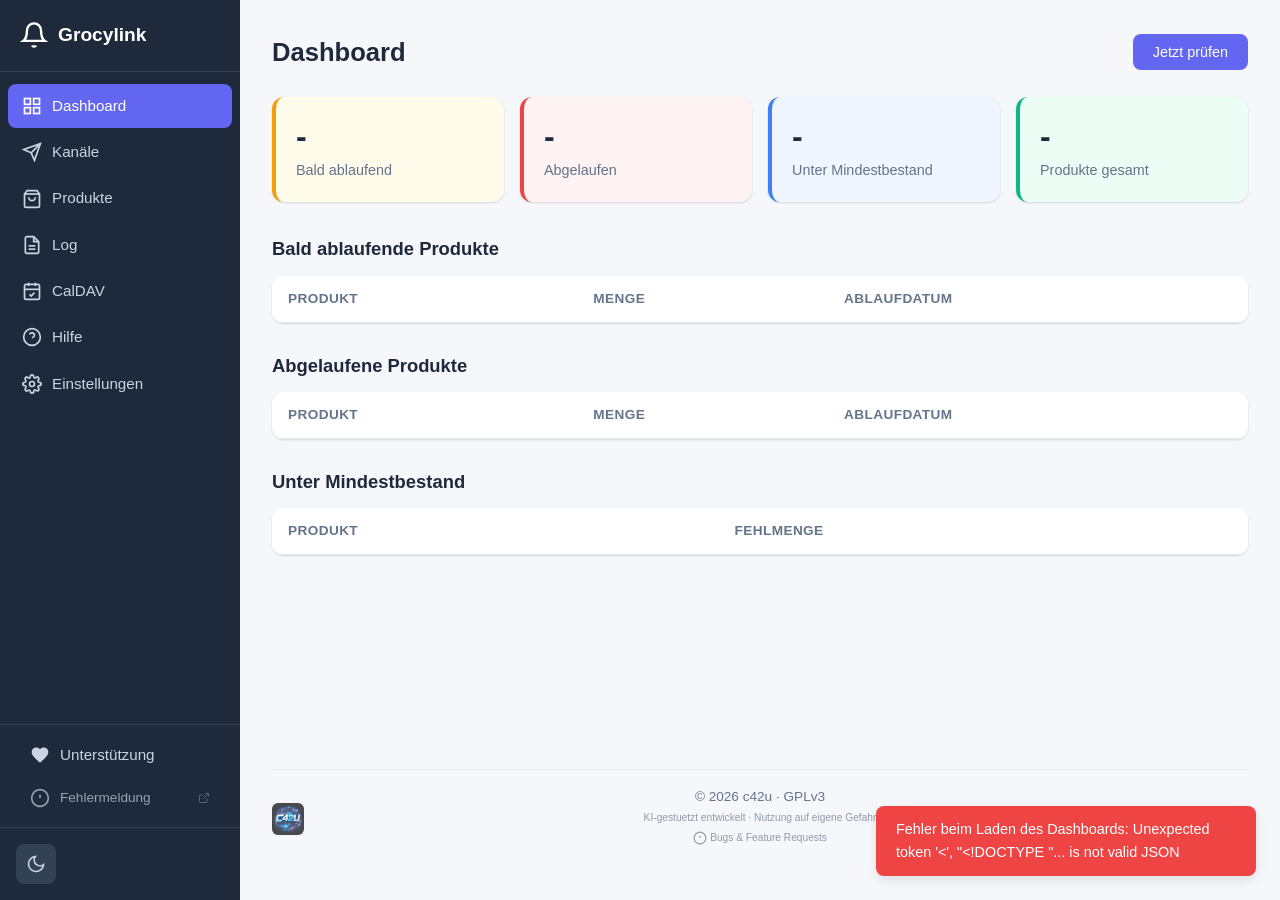
==== templates/index.html @ 1b0b9185 "Initial release of Grocylink Grocy monitoring, multi-channel notifications (Email, Pushover, Telegra" ====
<!DOCTYPE html>
<html lang="de" data-lang="de">
<head>
    <meta charset="UTF-8">
    <meta name="viewport" content="width=device-width, initial-scale=1.0">
    <title>Grocylink</title>
    <link rel="stylesheet" href="/static/style.css">
</head>
<body>
    <div class="app">
        <nav class="sidebar">
            <div class="logo">
                <svg viewBox="0 0 24 24" width="28" height="28" fill="none" stroke="currentColor" stroke-width="2"><path d="M18 8A6 6 0 0 0 6 8c0 7-3 9-3 9h18s-3-2-3-9"/><path d="M13.73 21a2 2 0 0 1-3.46 0"/></svg>
                <span>Grocylink</span>
            </div>
            <ul class="nav-links">
                <li><a href="#" class="nav-link active" data-page="dashboard">
                    <svg viewBox="0 0 24 24" width="20" height="20" fill="none" stroke="currentColor" stroke-width="2"><rect x="3" y="3" width="7" height="7"/><rect x="14" y="3" width="7" height="7"/><rect x="3" y="14" width="7" height="7"/><rect x="14" y="14" width="7" height="7"/></svg>
                    <span data-i18n="nav.dashboard">Dashboard</span>
                </a></li>
                <li><a href="#" class="nav-link" data-page="channels">
                    <svg viewBox="0 0 24 24" width="20" height="20" fill="none" stroke="currentColor" stroke-width="2"><path d="M22 2L11 13"/><path d="M22 2L15 22L11 13L2 9L22 2Z"/></svg>
                    <span data-i18n="nav.channels">Kanäle</span>
                </a></li>
                <li><a href="#" class="nav-link" data-page="products">
                    <svg viewBox="0 0 24 24" width="20" height="20" fill="none" stroke="currentColor" stroke-width="2"><path d="M6 2L3 6v14a2 2 0 002 2h14a2 2 0 002-2V6l-3-4z"/><line x1="3" y1="6" x2="21" y2="6"/><path d="M16 10a4 4 0 01-8 0"/></svg>
                    <span data-i18n="nav.products">Produkte</span>
                </a></li>
                <li><a href="#" class="nav-link" data-page="log">
                    <svg viewBox="0 0 24 24" width="20" height="20" fill="none" stroke="currentColor" stroke-width="2"><path d="M14 2H6a2 2 0 00-2 2v16a2 2 0 002 2h12a2 2 0 002-2V8z"/><polyline points="14,2 14,8 20,8"/><line x1="16" y1="13" x2="8" y2="13"/><line x1="16" y1="17" x2="8" y2="17"/></svg>
                    <span data-i18n="nav.log">Log</span>
                </a></li>
                <li><a href="#" class="nav-link" data-page="caldav">
                    <svg viewBox="0 0 24 24" width="20" height="20" fill="none" stroke="currentColor" stroke-width="2"><rect x="3" y="4" width="18" height="18" rx="2" ry="2"/><line x1="16" y1="2" x2="16" y2="6"/><line x1="8" y1="2" x2="8" y2="6"/><line x1="3" y1="10" x2="21" y2="10"/><path d="M9 16l2 2 4-4"/></svg>
                    <span data-i18n="nav.caldav">CalDAV</span>
                </a></li>
                <li><a href="#" class="nav-link" data-page="help">
                    <svg viewBox="0 0 24 24" width="20" height="20" fill="none" stroke="currentColor" stroke-width="2"><circle cx="12" cy="12" r="10"/><path d="M9.09 9a3 3 0 015.83 1c0 2-3 3-3 3"/><line x1="12" y1="17" x2="12.01" y2="17"/></svg>
                    <span data-i18n="nav.help">Hilfe</span>
                </a></li>
                <li><a href="#" class="nav-link" data-page="settings">
                    <svg viewBox="0 0 24 24" width="20" height="20" fill="none" stroke="currentColor" stroke-width="2"><circle cx="12" cy="12" r="3"/><path d="M19.4 15a1.65 1.65 0 00.33 1.82l.06.06a2 2 0 010 2.83 2 2 0 01-2.83 0l-.06-.06a1.65 1.65 0 00-1.82-.33 1.65 1.65 0 00-1 1.51V21a2 2 0 01-4 0v-.09A1.65 1.65 0 009 19.4a1.65 1.65 0 00-1.82.33l-.06.06a2 2 0 01-2.83-2.83l.06-.06A1.65 1.65 0 004.68 15a1.65 1.65 0 00-1.51-1H3a2 2 0 010-4h.09A1.65 1.65 0 004.6 9a1.65 1.65 0 00-.33-1.82l-.06-.06a2 2 0 012.83-2.83l.06.06A1.65 1.65 0 009 4.68a1.65 1.65 0 001-1.51V3a2 2 0 014 0v.09a1.65 1.65 0 001 1.51 1.65 1.65 0 001.82-.33l.06-.06a2 2 0 012.83 2.83l-.06.06A1.65 1.65 0 0019.4 9a1.65 1.65 0 001.51 1H21a2 2 0 010 4h-.09a1.65 1.65 0 00-1.51 1z"/></svg>
                    <span data-i18n="nav.settings">Einstellungen</span>
                </a></li>
            </ul>
            <div class="sidebar-section">
                <a href="#" class="nav-link" data-page="support">
                    <svg viewBox="0 0 24 24" width="20" height="20" fill="currentColor" stroke="none"><path d="M12 21.35l-1.45-1.32C5.4 15.36 2 12.28 2 8.5 2 5.42 4.42 3 7.5 3c1.74 0 3.41.81 4.5 2.09C13.09 3.81 14.76 3 16.5 3 19.58 3 22 5.42 22 8.5c0 3.78-3.4 6.86-8.55 11.54L12 21.35z"/></svg>
                    <span data-i18n="nav.support">Unterstützung</span>
                </a>
                <a href="https://github.com/c42u/grocylink/issues" target="_blank" rel="noopener" class="nav-link nav-link-external">
                    <svg viewBox="0 0 24 24" width="20" height="20" fill="none" stroke="currentColor" stroke-width="2"><circle cx="12" cy="12" r="10"/><line x1="12" y1="8" x2="12" y2="12"/><line x1="12" y1="16" x2="12.01" y2="16"/></svg>
                    <span data-i18n="nav.issues">Fehlermeldung</span>
                    <svg viewBox="0 0 24 24" width="12" height="12" fill="none" stroke="currentColor" stroke-width="2" class="external-icon"><path d="M18 13v6a2 2 0 01-2 2H5a2 2 0 01-2-2V8a2 2 0 012-2h6"/><polyline points="15,3 21,3 21,9"/><line x1="10" y1="14" x2="21" y2="3"/></svg>
                </a>
            </div>
            <div class="sidebar-footer">
                <button class="theme-toggle" id="themeToggle" data-i18n="gen.theme_toggle" data-i18n-attr="title" title="Design wechseln">
                    <svg class="icon-sun" viewBox="0 0 24 24" width="20" height="20" fill="none" stroke="currentColor" stroke-width="2"><circle cx="12" cy="12" r="5"/><line x1="12" y1="1" x2="12" y2="3"/><line x1="12" y1="21" x2="12" y2="23"/><line x1="4.22" y1="4.22" x2="5.64" y2="5.64"/><line x1="18.36" y1="18.36" x2="19.78" y2="19.78"/><line x1="1" y1="12" x2="3" y2="12"/><line x1="21" y1="12" x2="23" y2="12"/><line x1="4.22" y1="19.78" x2="5.64" y2="18.36"/><line x1="18.36" y1="5.64" x2="19.78" y2="4.22"/></svg>
                    <svg class="icon-moon" viewBox="0 0 24 24" width="20" height="20" fill="none" stroke="currentColor" stroke-width="2"><path d="M21 12.79A9 9 0 1111.21 3 7 7 0 0021 12.79z"/></svg>
                </button>
            </div>
        </nav>

        <main class="content">
            <!-- Dashboard -->
            <div class="page active" id="page-dashboard">
                <div class="page-header">
                    <h1 data-i18n="dash.title">Dashboard</h1>
                    <button class="btn btn-primary" onclick="checkNow()" data-i18n="dash.check_now">Jetzt prüfen</button>
                </div>
                <div class="stats-grid" id="statsGrid">
                    <div class="stat-card stat-warning">
                        <div class="stat-number" id="statExpiring">-</div>
                        <div class="stat-label" data-i18n="dash.expiring">Bald ablaufend</div>
                    </div>
                    <div class="stat-card stat-danger">
                        <div class="stat-number" id="statExpired">-</div>
                        <div class="stat-label" data-i18n="dash.expired">Abgelaufen</div>
                    </div>
                    <div class="stat-card stat-info">
                        <div class="stat-number" id="statMissing">-</div>
                        <div class="stat-label" data-i18n="dash.missing">Unter Mindestbestand</div>
                    </div>
                    <div class="stat-card stat-ok">
                        <div class="stat-number" id="statTotal">-</div>
                        <div class="stat-label" data-i18n="dash.total">Produkte gesamt</div>
                    </div>
                </div>

                <div class="section">
                    <h2 data-i18n="dash.expiring_title">Bald ablaufende Produkte</h2>
                    <div class="table-wrap">
                        <table id="tableDue">
                            <thead><tr><th data-i18n="dash.th_product">Produkt</th><th data-i18n="dash.th_amount">Menge</th><th data-i18n="dash.th_expiry">Ablaufdatum</th></tr></thead>
                            <tbody></tbody>
                        </table>
                    </div>
                </div>
                <div class="section">
                    <h2 data-i18n="dash.expired_title">Abgelaufene Produkte</h2>
                    <div class="table-wrap">
                        <table id="tableExpired">
                            <thead><tr><th data-i18n="dash.th_product">Produkt</th><th data-i18n="dash.th_amount">Menge</th><th data-i18n="dash.th_expiry">Ablaufdatum</th></tr></thead>
                            <tbody></tbody>
                        </table>
                    </div>
                </div>
                <div class="section">
                    <h2 data-i18n="dash.missing_title">Unter Mindestbestand</h2>
                    <div class="table-wrap">
                        <table id="tableMissing">
                            <thead><tr><th data-i18n="dash.th_product">Produkt</th><th data-i18n="dash.th_missing_amount">Fehlmenge</th></tr></thead>
                            <tbody></tbody>
                        </table>
                    </div>
                </div>
            </div>

            <!-- Channels -->
            <div class="page" id="page-channels">
                <div class="page-header">
                    <h1 data-i18n="ch.title">Benachrichtigungskanäle</h1>
                    <button class="btn btn-primary" onclick="showAddChannel()" data-i18n="ch.add">+ Kanal hinzufügen</button>
                </div>
                <div id="channelsList"></div>

                <div class="modal-overlay" id="channelModal">
                    <div class="modal">
                        <h2 id="channelModalTitle" data-i18n="ch.add_title">Kanal hinzufügen</h2>
                        <form id="channelForm" onsubmit="saveChannel(event)">
                            <input type="hidden" id="channelId">
                            <div id="channelUntested" class="channel-untested" style="display:none">
                                <span class="lang-de">aktuell ungetestet</span>
                                <span class="lang-en">currently untested</span>
                            </div>
                            <div class="form-group">
                                <label data-i18n="ch.name">Name</label>
                                <input type="text" id="channelName" required data-i18n="ch.name_ph" data-i18n-attr="placeholder" placeholder="z.B. Meine Email">
                            </div>
                            <div class="form-group">
                                <label data-i18n="ch.type">Typ</label>
                                <select id="channelType" onchange="updateChannelFields()">
                                    <option value="email" data-i18n="ch.type_email">Email (SMTP)</option>
                                    <option value="pushover" data-i18n="ch.type_pushover">Pushover</option>
                                    <option value="telegram" data-i18n="ch.type_telegram">Telegram</option>
                                    <option value="slack" data-i18n="ch.type_slack">Slack (Webhook)</option>
                                    <option value="discord" data-i18n="ch.type_discord">Discord (Webhook)</option>
                                    <option value="gotify" data-i18n="ch.type_gotify">Gotify</option>
                                </select>
                            </div>
                            <div id="channelConfigFields"></div>
                            <div class="form-group">
                                <label class="checkbox-label">
                                    <input type="checkbox" id="channelEnabled" checked>
                                    <span data-i18n="ch.enabled">Aktiviert</span>
                                </label>
                            </div>
                            <div class="form-actions">
                                <button type="button" class="btn btn-secondary" onclick="closeModal('channelModal')" data-i18n="ch.cancel">Abbrechen</button>
                                <button type="submit" class="btn btn-primary" data-i18n="ch.save">Speichern</button>
                            </div>
                        </form>
                    </div>
                </div>
            </div>

            <!-- Products -->
            <div class="page" id="page-products">
                <div class="page-header">
                    <h1 data-i18n="prod.title">Produkte & Ablaufeinstellungen</h1>
                </div>
                <p class="hint" data-i18n="prod.hint">Hier können Sie individuelle Ablauf-Warntage pro Produkt festlegen. Ohne Override gilt der Standardwert aus den Einstellungen.</p>
                <div class="table-wrap">
                    <table id="tableProducts">
                        <thead><tr><th data-i18n="prod.th_product">Produkt</th><th data-i18n="prod.th_stock">Bestand</th><th data-i18n="prod.th_expiry">Ablaufdatum</th><th data-i18n="prod.th_warn_days">Warntage</th><th data-i18n="prod.th_action">Aktion</th></tr></thead>
                        <tbody></tbody>
                    </table>
                </div>
            </div>

            <!-- Log -->
            <div class="page" id="page-log">
                <div class="page-header">
                    <h1 data-i18n="log.title">Benachrichtigungsprotokoll</h1>
                    <button class="btn btn-secondary" onclick="clearLog()" data-i18n="log.clear">Log leeren</button>
                </div>
                <div class="table-wrap">
                    <table id="tableLog">
                        <thead>
                            <tr>
                                <th class="sortable" data-sort="timestamp" data-i18n="log.th_time">Zeitpunkt</th>
                                <th class="sortable" data-sort="product_name" data-i18n="log.th_product">Produkt</th>
                                <th class="sortable" data-sort="notification_type" data-i18n="log.th_type">Typ</th>
                                <th class="sortable" data-sort="channel_name" data-i18n="log.th_channel">Kanal</th>
                                <th class="sortable" data-sort="message" data-i18n="log.th_message">Nachricht</th>
                                <th class="sortable" data-sort="success" data-i18n="log.th_status">Status</th>
                            </tr>
                            <tr class="filter-row">
                                <td></td>
                                <td><input type="text" class="filter-input" data-filter="product_name" data-i18n="log.filter_ph" data-i18n-attr="placeholder" placeholder="Filter..."></td>
                                <td><select class="filter-select" data-filter="notification_type"><option value="" data-i18n="log.filter_all">Alle</option></select></td>
                                <td><input type="text" class="filter-input" data-filter="channel_name" data-i18n="log.filter_ph" data-i18n-attr="placeholder" placeholder="Filter..."></td>
                                <td><input type="text" class="filter-input" data-filter="message" data-i18n="log.filter_ph" data-i18n-attr="placeholder" placeholder="Filter..."></td>
                                <td><select class="filter-select" data-filter="success"><option value="" data-i18n="log.filter_all">Alle</option><option value="1" data-i18n="log.status_ok">OK</option><option value="0" data-i18n="log.status_error">Fehler</option></select></td>
                            </tr>
                        </thead>
                        <tbody></tbody>
                    </table>
                </div>
            </div>

            <!-- CalDAV -->
            <div class="page" id="page-caldav">
                <div class="page-header">
                    <h1 data-i18n="cal.title">CalDAV Synchronisation</h1>
                    <button class="btn btn-primary" onclick="caldavSyncNow()" data-i18n="cal.sync_now">Jetzt synchronisieren</button>
                </div>

                <div class="stats-grid" id="caldavStatsGrid">
                    <div class="stat-card stat-info">
                        <div class="stat-number" id="caldavTasks">-</div>
                        <div class="stat-label" data-i18n="cal.tasks_synced">Tasks synchronisiert</div>
                    </div>
                    <div class="stat-card stat-info">
                        <div class="stat-number" id="caldavChores">-</div>
                        <div class="stat-label" data-i18n="cal.chores_synced">Chores synchronisiert</div>
                    </div>
                    <div class="stat-card stat-ok">
                        <div class="stat-number" id="caldavLastSync">-</div>
                        <div class="stat-label" data-i18n="cal.last_sync">Letzte Synchronisation</div>
                    </div>
                    <div class="stat-card" id="caldavStatusCard">
                        <div class="stat-number" id="caldavEnabled">-</div>
                        <div class="stat-label" data-i18n="cal.status">Status</div>
                    </div>
                </div>

                <div class="card">
                    <h3 data-i18n="cal.connection">Verbindungseinstellungen</h3>
                    <div class="form-group">
                        <label data-i18n="cal.url">CalDAV Server URL</label>
                        <input type="url" id="caldavUrl" placeholder="https://cloud.example.com">
                    </div>
                    <div class="form-group">
                        <label data-i18n="cal.server_type">Server-Typ / Pfad</label>
                        <div style="display:flex;gap:10px">
                            <select id="caldavServerType" style="width:auto;min-width:160px" onchange="caldavApplyServerType()">
                                <option value="" data-i18n="cal.type_custom">Benutzerdefiniert</option>
                                <option value="/remote.php/dav">Nextcloud / ownCloud</option>
                                <option value="/.well-known/caldav">Well-Known (RFC)</option>
                                <option value="/baikal/html/dav.php">Baikal</option>
                                <option value="/radicale/">Radicale</option>
                            </select>
                            <input type="text" id="caldavPath" placeholder="/.well-known/caldav" style="flex:1">
                        </div>
                    </div>
                    <div class="form-group">
                        <label data-i18n="cal.username">Benutzername</label>
                        <input type="text" id="caldavUsername" data-i18n="cal.username" data-i18n-attr="placeholder" placeholder="Benutzername">
                    </div>
                    <div class="form-group">
                        <label data-i18n="cal.password">Passwort</label>
                        <input type="password" id="caldavPassword" data-i18n="cal.password" data-i18n-attr="placeholder" placeholder="Passwort">
                    </div>
                    <div class="form-group">
                        <label class="checkbox-label"><input type="checkbox" id="caldavVerifySsl" checked> <span data-i18n="cal.verify_ssl">SSL-Zertifikat verifizieren</span></label>
                    </div>
                    <div style="display:flex;gap:10px;align-items:center;margin-bottom:16px">
                        <button type="button" class="btn btn-secondary" onclick="caldavTestConnection()" data-i18n="cal.test_connection">Verbindung testen</button>
                        <span id="caldavConnectionStatus"></span>
                    </div>
                    <div class="form-group">
                        <label data-i18n="cal.calendar">Kalender</label>
                        <div style="display:flex;gap:10px">
                            <select id="caldavCalendar" style="flex:1"><option value="" data-i18n="cal.calendar_select">-- Kalender wählen --</option></select>
                            <button type="button" class="btn btn-secondary btn-sm" onclick="caldavLoadCalendars()" data-i18n="cal.calendar_load">Laden</button>
                        </div>
                    </div>
                    <div class="form-group">
                        <label data-i18n="cal.interval">Sync-Intervall (Minuten)</label>
                        <input type="number" id="caldavInterval" min="5" max="1440" value="30">
                    </div>
                    <div class="form-group">
                        <label class="checkbox-label">
                            <input type="checkbox" id="caldavSyncEnabled">
                            <span data-i18n="cal.auto_sync">Automatische Synchronisation aktiviert</span>
                        </label>
                    </div>
                    <button type="button" class="btn btn-primary" onclick="saveCaldavSettings()" data-i18n="cal.save">CalDAV-Einstellungen speichern</button>
                </div>

                <div class="section">
                    <div class="section-header">
                        <h2 data-i18n="cal.mapping">Sync-Mapping</h2>
                        <button class="btn btn-secondary" onclick="clearSyncMap()" data-i18n="cal.clear_map">Sync leeren</button>
                    </div>
                    <div class="table-wrap">
                        <table id="tableSyncMap">
                            <thead><tr><th data-i18n="cal.th_type">Typ</th><th data-i18n="cal.th_grocy_id">Grocy ID</th><th data-i18n="cal.th_caldav_uid">CalDAV UID</th><th data-i18n="cal.th_name">Name</th><th data-i18n="cal.th_status">Status</th><th data-i18n="cal.th_direction">Richtung</th><th data-i18n="cal.th_last_sync">Letzter Sync</th></tr></thead>
                            <tbody></tbody>
                        </table>
                    </div>
                </div>
            </div>

            <!-- Settings -->
            <div class="page" id="page-settings">
                <div class="page-header">
                    <h1 data-i18n="set.title">Einstellungen</h1>
                </div>
                <form id="settingsForm" onsubmit="saveSettings(event)">
                    <div class="card">
                        <h3 data-i18n="set.general">Allgemein</h3>
                        <div class="form-group">
                            <label data-i18n="set.language">Sprache</label>
                            <select id="langSelect" onchange="setLanguage(this.value)">
                                <option value="de">Deutsch</option>
                                <option value="en">English</option>
                            </select>
                        </div>
                    </div>
                    <div class="card">
                        <h3 data-i18n="set.grocy_connection">Grocy-Verbindung</h3>
                        <div class="form-group">
                            <label data-i18n="set.grocy_url">Grocy URL</label>
                            <input type="url" id="setGrocyUrl" placeholder="https://grocy.example.com">
                        </div>
                        <div class="form-group">
                            <label data-i18n="set.api_key">API-Key</label>
                            <input type="password" id="setApiKey" data-i18n="set.api_key_ph" data-i18n-attr="placeholder" placeholder="Dein Grocy API Key">
                        </div>
                        <div class="form-group">
                            <label class="checkbox-label"><input type="checkbox" id="setVerifySsl" checked> <span data-i18n="set.verify_ssl">SSL-Zertifikat verifizieren</span></label>
                        </div>
                        <button type="button" class="btn btn-secondary" onclick="testConnection()" data-i18n="set.test_connection">Verbindung testen</button>
                        <span id="connectionStatus"></span>
                    </div>
                    <div class="card">
                        <h3 data-i18n="set.notifications">Benachrichtigungen</h3>
                        <div class="form-group">
                            <label data-i18n="set.default_days">Standard-Warntage vor Ablauf</label>
                            <input type="number" id="setDefaultDays" min="1" max="365" value="5">
                        </div>
                        <div class="form-group">
                            <label data-i18n="set.check_interval">Check-Intervall (Stunden)</label>
                            <input type="number" id="setInterval" min="1" max="168" value="6">
                        </div>
                        <div class="form-group">
                            <label class="checkbox-label"><input type="checkbox" id="setNotifyExpiring" checked> <span data-i18n="set.notify_expiring">Benachrichtigung bei bald ablaufenden Produkten</span></label>
                        </div>
                        <div class="form-group">
                            <label class="checkbox-label"><input type="checkbox" id="setNotifyExpired" checked> <span data-i18n="set.notify_expired">Benachrichtigung bei abgelaufenen Produkten</span></label>
                        </div>
                        <div class="form-group">
                            <label class="checkbox-label"><input type="checkbox" id="setNotifyMissing" checked> <span data-i18n="set.notify_missing">Benachrichtigung bei Mindestbestand-Unterschreitung</span></label>
                        </div>
                    </div>
                    <div class="card">
                        <h3 class="lang-de">Haftungsausschluss</h3>
                        <h3 class="lang-en">Disclaimer</h3>
                        <p class="lang-de" style="color:var(--text-secondary);font-size:0.92em;line-height:1.6">Grocylink wurde unter Einsatz von kuenstlicher Intelligenz (KI) entwickelt. Die Software wird &quot;wie besehen&quot; (&quot;as is&quot;) ohne jegliche Gewaehrleistung bereitgestellt. Die Nutzung erfolgt ausschliesslich auf eigene Gefahr und Verantwortung des Anwenders.</p>
                        <p class="lang-de" style="color:var(--text-secondary);font-size:0.92em;line-height:1.6">Der Entwickler uebernimmt keinerlei Haftung fuer Schaeden, Datenverluste, Fehlfunktionen oder sonstige Nachteile, die direkt oder indirekt durch die Nutzung dieser Software entstehen. Jegliche Haftungsansprueche sind ausgeschlossen, soweit gesetzlich zulaessig.</p>
                        <p class="lang-en" style="color:var(--text-secondary);font-size:0.92em;line-height:1.6">Grocylink was developed with the assistance of artificial intelligence (AI). The software is provided &quot;as is&quot; without any warranty of any kind. Use of this software is entirely at your own risk and responsibility.</p>
                        <p class="lang-en" style="color:var(--text-secondary);font-size:0.92em;line-height:1.6">The developer assumes no liability for any damages, data loss, malfunctions, or other disadvantages arising directly or indirectly from the use of this software. All liability claims are excluded to the fullest extent permitted by law.</p>
                    </div>
                    <button type="submit" class="btn btn-primary" data-i18n="set.save">Einstellungen speichern</button>
                </form>
            </div>

            <!-- Hilfe -->
            <div class="page" id="page-help">
                <div class="page-header">
                    <h1 data-i18n="nav.help">Hilfe</h1>
                </div>

                <!-- Disclaimer DE -->
                <div class="lang-de">
                    <div class="help-section">
                        <div class="help-card">
                            <h3>Haftungsausschluss</h3>
                            <p>Grocylink wurde unter Einsatz von kuenstlicher Intelligenz (KI) entwickelt. Die Software wird &quot;wie besehen&quot; (&quot;as is&quot;) ohne jegliche Gewaehrleistung bereitgestellt. Die Nutzung erfolgt ausschliesslich auf eigene Gefahr und Verantwortung des Anwenders.</p>
                            <p>Der Entwickler uebernimmt keinerlei Haftung fuer Schaeden, Datenverluste, Fehlfunktionen oder sonstige Nachteile, die direkt oder indirekt durch die Nutzung dieser Software entstehen. Jegliche Haftungsansprueche sind ausgeschlossen, soweit gesetzlich zulaessig.</p>
                        </div>
                    </div>
                </div>
                <!-- Disclaimer EN -->
                <div class="lang-en">
                    <div class="help-section">
                        <div class="help-card">
                            <h3>Disclaimer</h3>
                            <p>Grocylink was developed with the assistance of artificial intelligence (AI). The software is provided &quot;as is&quot; without any warranty of any kind. Use of this software is entirely at your own risk and responsibility.</p>
                            <p>The developer assumes no liability for any damages, data loss, malfunctions, or other disadvantages arising directly or indirectly from the use of this software. All liability claims are excluded to the fullest extent permitted by law.</p>
                        </div>
                    </div>
                </div>

                <!-- Deutsche Hilfe -->
                <div class="lang-de">
                    <div class="help-section">
                        <h2>Erste Schritte</h2>
                        <div class="help-card">
                            <h3>1. Grocy-Verbindung einrichten</h3>
                            <ol class="help-steps">
                                <li>Navigiere zu <strong>Einstellungen</strong> in der Seitenleiste</li>
                                <li>Trage die <strong>Grocy URL</strong> ein (z.B. <code class="help-code">https://grocy.example.com</code>)</li>
                                <li>Trage den <strong>API-Key</strong> ein (in Grocy unter Einstellungen &gt; API-Keys zu finden)</li>
                                <li>Klicke auf <strong>Verbindung testen</strong></li>
                                <li>Speichere die Einstellungen</li>
                            </ol>
                            <div class="help-note">
                                <strong>SSL-Zertifikat:</strong> Falls die Verbindung mit einem SSL-Fehler fehlschlaegt, kann die Checkbox &quot;SSL-Zertifikat verifizieren&quot; voruebergehend deaktiviert werden. Besser ist es, das SSL-Problem auf dem Grocy-Server zu beheben (siehe Abschnitt HTTPS / SSL).
                            </div>
                        </div>
                        <div class="help-card">
                            <h3>2. Benachrichtigungen konfigurieren</h3>
                            <ol class="help-steps">
                                <li>Stelle unter <strong>Einstellungen</strong> die <strong>Standard-Warntage</strong> ein (z.B. 5 Tage vor Ablauf)</li>
                                <li>Lege das <strong>Check-Intervall</strong> fest (z.B. alle 6 Stunden)</li>
                                <li>Waehle, welche Benachrichtigungen aktiv sein sollen (ablaufend, abgelaufen, Mindestbestand)</li>
                                <li>Richte mindestens einen <strong>Benachrichtigungskanal</strong> ein (siehe unten)</li>
                            </ol>
                        </div>
                    </div>

                    <div class="help-section">
                        <h2>Benachrichtigungskanaele</h2>
                        <p>Navigiere zu <strong>Kanaele</strong> und klicke auf <strong>+ Kanal hinzufuegen</strong>. Waehle den gewuenschten Typ und fulle die Konfigurationsfelder aus.</p>

                        <div class="help-card">
                            <h3>Email (SMTP)</h3>
                            <table class="help-table">
                                <thead><tr><th>Feld</th><th>Beispiel</th><th>Beschreibung</th></tr></thead>
                                <tbody>
                                    <tr><td>SMTP Host</td><td><code class="help-code">smtp.gmail.com</code></td><td>SMTP-Server Adresse</td></tr>
                                    <tr><td>SMTP Port</td><td><code class="help-code">587</code></td><td>Port (587 fuer STARTTLS, 465 fuer SSL)</td></tr>
                                    <tr><td>Benutzername</td><td><code class="help-code">user@gmail.com</code></td><td>Login-Name</td></tr>
                                    <tr><td>Passwort</td><td></td><td>Passwort oder App-Passwort</td></tr>
                                    <tr><td>Absender-Email</td><td><code class="help-code">user@gmail.com</code></td><td>Von-Adresse</td></tr>
                                    <tr><td>Empfaenger-Email</td><td><code class="help-code">notify@example.com</code></td><td>Ziel-Adresse</td></tr>
                                    <tr><td>TLS verwenden</td><td>Ja</td><td>STARTTLS aktivieren</td></tr>
                                </tbody>
                            </table>
                            <div class="help-note">
                                <strong>Gmail:</strong> Es muss ein <strong>App-Passwort</strong> verwendet werden (kein normales Passwort). Erstelle eines unter: Google-Konto &gt; Sicherheit &gt; App-Passwoerter.
                            </div>
                        </div>

                        <div class="help-card">
                            <h3>Pushover</h3>
                            <table class="help-table">
                                <thead><tr><th>Feld</th><th>Beschreibung</th></tr></thead>
                                <tbody>
                                    <tr><td>API Token</td><td>App-Token von pushover.net (unter &quot;Your Applications&quot;)</td></tr>
                                    <tr><td>User Key</td><td>User/Group Key (auf der Pushover-Startseite sichtbar)</td></tr>
                                    <tr><td>Prioritaet</td><td>-2 (leise) bis 2 (Notfall), Standard: 0</td></tr>
                                </tbody>
                            </table>
                        </div>

                        <div class="help-card">
                            <h3>Telegram</h3>
                            <table class="help-table">
                                <thead><tr><th>Feld</th><th>Beschreibung</th></tr></thead>
                                <tbody>
                                    <tr><td>Bot Token</td><td>Token vom BotFather (kompletter String inkl. Zahl und Buchstaben)</td></tr>
                                    <tr><td>Chat ID</td><td>Numerische ID des Ziel-Chats</td></tr>
                                </tbody>
                            </table>
                            <h4>Schritt-fuer-Schritt Einrichtung:</h4>
                            <ol class="help-steps">
                                <li>Oeffne Telegram und suche nach <strong>@BotFather</strong></li>
                                <li>Sende <code class="help-code">/newbot</code> und vergib einen Namen und Benutzernamen (muss auf <code class="help-code">bot</code> enden)</li>
                                <li>Der BotFather gibt einen <strong>HTTP API Token</strong> zurueck im Format:<br><code class="help-code">1234567890:AABBccDDeeFFggHHiiJJkkLLmmNNooPPqq</code><br>Diesen vollstaendigen Token (beides - links und rechts vom Doppelpunkt) in Grocylink eintragen.</li>
                                <li>Oeffne deinen neuen Bot in Telegram und klicke auf <strong>Start</strong> oder sende eine Nachricht</li>
                                <li>Rufe diese URL im Browser auf (Token einsetzen):<br><code class="help-code">https://api.telegram.org/bot&lt;DEIN_TOKEN&gt;/getUpdates</code></li>
                                <li>In der JSON-Antwort findest du die <strong>Chat ID</strong> als Zahl hinter <code class="help-code">"id":</code> im <code class="help-code">"chat"</code>-Objekt</li>
                                <li>Trage die Chat ID in Grocylink ein und klicke auf <strong>Test</strong></li>
                            </ol>
                            <div class="help-note">
                                <strong>Leere Antwort?</strong> Falls <code class="help-code">getUpdates</code> ein leeres <code class="help-code">"result": []</code> zeigt, hast du noch keine Nachricht an den Bot gesendet. Erst eine Nachricht schicken, dann erneut aufrufen.
                            </div>
                            <div class="help-note">
                                <strong>Gruppen:</strong> Um Nachrichten in eine Telegram-Gruppe zu senden, fuege den Bot zur Gruppe hinzu, sende dort eine Nachricht und nutze dann <code class="help-code">getUpdates</code>. Gruppen-IDs sind negativ (z.B. <code class="help-code">-100123456789</code>).
                            </div>
                        </div>

                        <div class="help-card">
                            <h3>Slack</h3>
                            <table class="help-table">
                                <thead><tr><th>Feld</th><th>Beschreibung</th></tr></thead>
                                <tbody>
                                    <tr><td>Webhook URL</td><td>Incoming Webhook URL aus der Slack App-Konfiguration</td></tr>
                                </tbody>
                            </table>
                            <div class="help-note">
                                Webhook erstellen: Slack App &gt; Incoming Webhooks &gt; Add New Webhook to Workspace
                            </div>
                        </div>

                        <div class="help-card">
                            <h3>Discord</h3>
                            <table class="help-table">
                                <thead><tr><th>Feld</th><th>Beschreibung</th></tr></thead>
                                <tbody>
                                    <tr><td>Webhook URL</td><td>Discord Channel Webhook URL</td></tr>
                                </tbody>
                            </table>
                            <div class="help-note">
                                Webhook erstellen: Kanal-Einstellungen &gt; Integrationen &gt; Webhooks &gt; Neuer Webhook
                            </div>
                        </div>

                        <div class="help-card">
                            <h3>Gotify</h3>
                            <table class="help-table">
                                <thead><tr><th>Feld</th><th>Beschreibung</th></tr></thead>
                                <tbody>
                                    <tr><td>Server URL</td><td>Gotify-Serveradresse (z.B. <code class="help-code">https://gotify.example.com</code>)</td></tr>
                                    <tr><td>App Token</td><td>App-Token aus Gotify (unter Apps erstellen)</td></tr>
                                    <tr><td>Prioritaet</td><td>Numerisch, Standard: 5</td></tr>
                                </tbody>
                            </table>
                        </div>
                    </div>

                    <div class="help-section">
                        <h2>Produkte & Warntage</h2>
                        <div class="help-card">
                            <p>Unter <strong>Produkte</strong> kann fuer jedes Produkt ein individueller Warnzeitraum festgelegt werden.</p>
                            <ul>
                                <li><strong>Standard:</strong> Gilt der Wert aus den Einstellungen (z.B. 5 Tage)</li>
                                <li><strong>Individuell:</strong> Pro Produkt anpassbar (z.B. Milch = 2 Tage, Konserven = 30 Tage)</li>
                            </ul>
                            <p>Einfach im Feld &quot;Warntage&quot; den gewuenschten Wert eingeben. <strong>Reset</strong> setzt auf den Standardwert zurueck.</p>
                        </div>
                    </div>

                    <div class="help-section">
                        <h2>CalDAV-Synchronisation</h2>
                        <div class="help-card">
                            <p>Grocylink synchronisiert Tasks und Chores aus Grocy bidirektional mit einem CalDAV-Server. Jeder Task und jede Chore wird als <strong>VTODO-Eintrag</strong> im Kalender angelegt.</p>
                            <h4>Einrichtung:</h4>
                            <ol class="help-steps">
                                <li>Navigiere zu <strong>CalDAV</strong> in der Seitenleiste</li>
                                <li>Trage <strong>Server URL</strong>, <strong>Benutzername</strong> und <strong>Passwort</strong> ein</li>
                                <li>Klicke auf <strong>Verbindung testen</strong></li>
                                <li>Klicke auf <strong>Laden</strong> und waehle den gewuenschten Kalender</li>
                                <li>Setze das <strong>Sync-Intervall</strong> (Standard: 30 Minuten)</li>
                                <li>Aktiviere die <strong>Automatische Synchronisation</strong></li>
                                <li>Klicke auf <strong>CalDAV-Einstellungen speichern</strong></li>
                            </ol>
                            <h4>Kompatible CalDAV-Server:</h4>
                            <table class="help-table">
                                <thead><tr><th>Server</th><th>URL-Format</th></tr></thead>
                                <tbody>
                                    <tr><td>Nextcloud</td><td><code class="help-code">https://server.example.com/remote.php/dav</code></td></tr>
                                    <tr><td>Radicale</td><td><code class="help-code">https://server.example.com/radicale/</code></td></tr>
                                    <tr><td>Baikal</td><td><code class="help-code">https://server.example.com/baikal/html/dav.php</code></td></tr>
                                    <tr><td>iCloud</td><td><code class="help-code">https://caldav.icloud.com</code></td></tr>
                                </tbody>
                            </table>
                            <h4>Sync-Verhalten:</h4>
                            <ul>
                                <li><strong>Grocy &rarr; CalDAV:</strong> Tasks/Chores werden als VTODO angelegt. Erledigte Tasks werden auf COMPLETED gesetzt.</li>
                                <li><strong>CalDAV &rarr; Grocy:</strong> Wird ein VTODO im CalDAV-Client erledigt, wird der Task auch in Grocy als erledigt markiert (und umgekehrt).</li>
                            </ul>
                        </div>
                    </div>

                    <div class="help-section">
                        <h2>HTTPS / SSL</h2>
                        <div class="help-card">
                            <h4>SSL-Zertifikatskette</h4>
                            <p>Wenn ein eigenes Zertifikat (z.B. Let's Encrypt) verwendet wird, muss die <strong>vollstaendige Zertifikatskette</strong> (Fullchain) konfiguriert werden - nicht nur das Leaf-Zertifikat. Andernfalls koennen Clients die Verbindung nicht verifizieren.</p>
                            <p>Eine <code class="help-code">fullchain.pem</code> besteht aus dem Leaf-Zertifikat gefolgt vom Intermediate-Zertifikat:</p>
                            <pre class="help-code-block">cat cert.pem &gt; fullchain.pem
curl -s https://letsencrypt.org/certs/2024/e7.pem &gt;&gt; fullchain.pem</pre>
                            <p>Pruefen ob die Chain korrekt ist:</p>
                            <pre class="help-code-block">grep -c "BEGIN CERTIFICATE" fullchain.pem    # muss 2 zeigen
openssl s_client -connect domain:443 2&gt;&amp;1 | grep "depth="    # depth=0 + depth=1</pre>
                        </div>
                        <div class="help-card">
                            <h4>SSL-Verifizierung der Grocy-Verbindung</h4>
                            <p>Grocylink verifiziert standardmaessig das SSL-Zertifikat der Grocy-Instanz. Falls es Probleme gibt, kann die Verifizierung unter <strong>Einstellungen</strong> temporaer deaktiviert werden.</p>
                            <div class="help-warning">
                                Die SSL-Verifizierung sollte nur voruebergehend deaktiviert werden. Besser ist es, das SSL-Problem auf dem Grocy-Server zu beheben.
                            </div>
                        </div>
                    </div>

                    <div class="help-section">
                        <h2>Fehlerbehebung</h2>
                        <div class="help-card">
                            <h4>Verbindungstest schlaegt fehl</h4>
                            <ul>
                                <li>Ist die Grocy-URL korrekt (inkl. <code class="help-code">https://</code>)?</li>
                                <li>Ist der API-Key gueltig? (In Grocy pruefen)</li>
                                <li>Ist Grocy vom Server aus erreichbar?</li>
                                <li>Liefert der Grocy-Server die vollstaendige Zertifikatskette?</li>
                            </ul>
                        </div>
                        <div class="help-card">
                            <h4>Benachrichtigungen kommen nicht an</h4>
                            <ul>
                                <li>Kanal-Testfunktion nutzen (Button &quot;Test&quot;)</li>
                                <li>Log pruefen (Seite &quot;Log&quot;) - Fehler werden dort mit Details angezeigt</li>
                                <li>Bei Email: App-Passwort statt normalem Passwort verwenden</li>
                                <li>Bei Telegram: Chat-ID muss numerisch sein</li>
                                <li>DNS-Problem: Container kann Hostnamen nicht aufloesen &rarr; <code class="help-code">dns:</code> in compose.yaml konfigurieren</li>
                            </ul>
                        </div>
                        <div class="help-card">
                            <h4>Daten nach Redeploy verloren</h4>
                            <ul>
                                <li>Pruefen ob Docker-Volumes korrekt gemountet sind</li>
                                <li>Nie <code class="help-code">docker compose down -v</code> verwenden (loescht Volumes!)</li>
                                <li>Falls der Encryption Key verloren ging, muessen alle Zugangsdaten neu eingegeben werden</li>
                                <li>Regelmaessige Backups der Datenbank und des Encryption Keys erstellen</li>
                            </ul>
                        </div>
                        <div class="help-card">
                            <h4>CalDAV-Sync funktioniert nicht</h4>
                            <ul>
                                <li>Verbindung testen auf der CalDAV-Seite</li>
                                <li>URL muss den vollstaendigen DAV-Pfad enthalten (z.B. <code class="help-code">/remote.php/dav</code> bei Nextcloud)</li>
                                <li>Kalender muss ausgewaehlt und gespeichert sein</li>
                                <li>Bei Nextcloud ggf. ein App-Passwort verwenden</li>
                            </ul>
                        </div>
                    </div>

                    <div class="help-section">
                        <h2>Fehler melden &amp; Features vorschlagen</h2>
                        <div class="help-card">
                            <p>Du hast einen Fehler gefunden oder eine Idee fuer ein neues Feature? Melde es ueber GitHub Issues:</p>
                            <div class="feedback-buttons">
                                <a href="https://github.com/c42u/grocylink/issues/new?labels=bug&template=bug_report.md" target="_blank" rel="noopener" class="btn btn-danger feedback-btn">
                                    <svg viewBox="0 0 24 24" width="18" height="18" fill="none" stroke="currentColor" stroke-width="2"><circle cx="12" cy="12" r="10"/><line x1="12" y1="8" x2="12" y2="12"/><line x1="12" y1="16" x2="12.01" y2="16"/></svg>
                                    Bug melden
                                </a>
                                <a href="https://github.com/c42u/grocylink/issues/new?labels=enhancement&template=feature_request.md" target="_blank" rel="noopener" class="btn btn-primary feedback-btn">
                                    <svg viewBox="0 0 24 24" width="18" height="18" fill="none" stroke="currentColor" stroke-width="2"><circle cx="12" cy="12" r="10"/><line x1="12" y1="8" x2="12" y2="16"/><line x1="8" y1="12" x2="16" y2="12"/></svg>
                                    Feature vorschlagen
                                </a>
                                <a href="https://github.com/c42u/grocylink/issues" target="_blank" rel="noopener" class="btn btn-secondary feedback-btn">
                                    <svg viewBox="0 0 24 24" width="18" height="18" fill="none" stroke="currentColor" stroke-width="2"><path d="M21 15a2 2 0 01-2 2H7l-4 4V5a2 2 0 012-2h14a2 2 0 012 2z"/></svg>
                                    Alle Issues ansehen
                                </a>
                            </div>
                        </div>
                    </div>
                </div>

                <!-- English Help -->
                <div class="lang-en">
                    <div class="help-section">
                        <h2>Getting Started</h2>
                        <div class="help-card">
                            <h3>1. Set up Grocy Connection</h3>
                            <ol class="help-steps">
                                <li>Navigate to <strong>Settings</strong> in the sidebar</li>
                                <li>Enter the <strong>Grocy URL</strong> (e.g. <code class="help-code">https://grocy.example.com</code>)</li>
                                <li>Enter the <strong>API Key</strong> (found in Grocy under Settings &gt; API Keys)</li>
                                <li>Click <strong>Test connection</strong></li>
                                <li>Save the settings</li>
                            </ol>
                            <div class="help-note">
                                <strong>SSL Certificate:</strong> If the connection fails with an SSL error, you can temporarily uncheck "Verify SSL certificate". It is better to fix the SSL issue on the Grocy server (see HTTPS / SSL section).
                            </div>
                        </div>
                        <div class="help-card">
                            <h3>2. Configure Notifications</h3>
                            <ol class="help-steps">
                                <li>Under <strong>Settings</strong>, set the <strong>Default warning days</strong> (e.g. 5 days before expiry)</li>
                                <li>Set the <strong>Check interval</strong> (e.g. every 6 hours)</li>
                                <li>Choose which notifications should be active (expiring, expired, minimum stock)</li>
                                <li>Set up at least one <strong>notification channel</strong> (see below)</li>
                            </ol>
                        </div>
                    </div>

                    <div class="help-section">
                        <h2>Notification Channels</h2>
                        <p>Navigate to <strong>Channels</strong> and click <strong>+ Add channel</strong>. Select the desired type and fill in the configuration fields.</p>

                        <div class="help-card">
                            <h3>Email (SMTP)</h3>
                            <table class="help-table">
                                <thead><tr><th>Field</th><th>Example</th><th>Description</th></tr></thead>
                                <tbody>
                                    <tr><td>SMTP Host</td><td><code class="help-code">smtp.gmail.com</code></td><td>SMTP server address</td></tr>
                                    <tr><td>SMTP Port</td><td><code class="help-code">587</code></td><td>Port (587 for STARTTLS, 465 for SSL)</td></tr>
                                    <tr><td>Username</td><td><code class="help-code">user@gmail.com</code></td><td>Login name</td></tr>
                                    <tr><td>Password</td><td></td><td>Password or app password</td></tr>
                                    <tr><td>Sender email</td><td><code class="help-code">user@gmail.com</code></td><td>From address</td></tr>
                                    <tr><td>Recipient email</td><td><code class="help-code">notify@example.com</code></td><td>Destination address</td></tr>
                                    <tr><td>Use TLS</td><td>Yes</td><td>Enable STARTTLS</td></tr>
                                </tbody>
                            </table>
                            <div class="help-note">
                                <strong>Gmail:</strong> You must use an <strong>App Password</strong> (not your regular password). Create one at: Google Account &gt; Security &gt; App Passwords.
                            </div>
                        </div>

                        <div class="help-card">
                            <h3>Pushover</h3>
                            <table class="help-table">
                                <thead><tr><th>Field</th><th>Description</th></tr></thead>
                                <tbody>
                                    <tr><td>API Token</td><td>App token from pushover.net (under "Your Applications")</td></tr>
                                    <tr><td>User Key</td><td>User/Group Key (visible on the Pushover homepage)</td></tr>
                                    <tr><td>Priority</td><td>-2 (quiet) to 2 (emergency), default: 0</td></tr>
                                </tbody>
                            </table>
                        </div>

                        <div class="help-card">
                            <h3>Telegram</h3>
                            <table class="help-table">
                                <thead><tr><th>Field</th><th>Description</th></tr></thead>
                                <tbody>
                                    <tr><td>Bot Token</td><td>Token from BotFather (complete string including numbers and letters)</td></tr>
                                    <tr><td>Chat ID</td><td>Numeric ID of the target chat</td></tr>
                                </tbody>
                            </table>
                            <h4>Step-by-step setup:</h4>
                            <ol class="help-steps">
                                <li>Open Telegram and search for <strong>@BotFather</strong></li>
                                <li>Send <code class="help-code">/newbot</code> and choose a name and username (must end with <code class="help-code">bot</code>)</li>
                                <li>BotFather returns an <strong>HTTP API Token</strong> in this format:<br><code class="help-code">1234567890:AABBccDDeeFFggHHiiJJkkLLmmNNooPPqq</code><br>Enter the complete token (both sides of the colon) in Grocylink.</li>
                                <li>Open your new bot in Telegram and click <strong>Start</strong> or send a message</li>
                                <li>Open this URL in your browser (insert your token):<br><code class="help-code">https://api.telegram.org/bot&lt;YOUR_TOKEN&gt;/getUpdates</code></li>
                                <li>In the JSON response, find the <strong>Chat ID</strong> as a number after <code class="help-code">"id":</code> in the <code class="help-code">"chat"</code> object</li>
                                <li>Enter the Chat ID in Grocylink and click <strong>Test</strong></li>
                            </ol>
                            <div class="help-note">
                                <strong>Empty response?</strong> If <code class="help-code">getUpdates</code> shows an empty <code class="help-code">"result": []</code>, you haven't sent a message to the bot yet. Send a message first, then try again.
                            </div>
                            <div class="help-note">
                                <strong>Groups:</strong> To send messages to a Telegram group, add the bot to the group, send a message there, and then use <code class="help-code">getUpdates</code>. Group IDs are negative (e.g. <code class="help-code">-100123456789</code>).
                            </div>
                        </div>

                        <div class="help-card">
                            <h3>Slack</h3>
                            <table class="help-table">
                                <thead><tr><th>Field</th><th>Description</th></tr></thead>
                                <tbody>
                                    <tr><td>Webhook URL</td><td>Incoming Webhook URL from Slack App configuration</td></tr>
                                </tbody>
                            </table>
                            <div class="help-note">
                                Create webhook: Slack App &gt; Incoming Webhooks &gt; Add New Webhook to Workspace
                            </div>
                        </div>

                        <div class="help-card">
                            <h3>Discord</h3>
                            <table class="help-table">
                                <thead><tr><th>Field</th><th>Description</th></tr></thead>
                                <tbody>
                                    <tr><td>Webhook URL</td><td>Discord Channel Webhook URL</td></tr>
                                </tbody>
                            </table>
                            <div class="help-note">
                                Create webhook: Channel Settings &gt; Integrations &gt; Webhooks &gt; New Webhook
                            </div>
                        </div>

                        <div class="help-card">
                            <h3>Gotify</h3>
                            <table class="help-table">
                                <thead><tr><th>Field</th><th>Description</th></tr></thead>
                                <tbody>
                                    <tr><td>Server URL</td><td>Gotify server address (e.g. <code class="help-code">https://gotify.example.com</code>)</td></tr>
                                    <tr><td>App Token</td><td>App token from Gotify (create under Apps)</td></tr>
                                    <tr><td>Priority</td><td>Numeric, default: 5</td></tr>
                                </tbody>
                            </table>
                        </div>
                    </div>

                    <div class="help-section">
                        <h2>Products & Warning Days</h2>
                        <div class="help-card">
                            <p>Under <strong>Products</strong>, you can set an individual warning period for each product.</p>
                            <ul>
                                <li><strong>Default:</strong> Uses the value from settings (e.g. 5 days)</li>
                                <li><strong>Custom:</strong> Adjustable per product (e.g. Milk = 2 days, Canned goods = 30 days)</li>
                            </ul>
                            <p>Simply enter the desired value in the "Warning days" field. <strong>Reset</strong> restores the default value.</p>
                        </div>
                    </div>

                    <div class="help-section">
                        <h2>CalDAV Synchronization</h2>
                        <div class="help-card">
                            <p>Grocylink synchronizes tasks and chores from Grocy bidirectionally with a CalDAV server. Each task and chore is created as a <strong>VTODO entry</strong> in the calendar.</p>
                            <h4>Setup:</h4>
                            <ol class="help-steps">
                                <li>Navigate to <strong>CalDAV</strong> in the sidebar</li>
                                <li>Enter <strong>Server URL</strong>, <strong>Username</strong> and <strong>Password</strong></li>
                                <li>Click <strong>Test connection</strong></li>
                                <li>Click <strong>Load</strong> and select the desired calendar</li>
                                <li>Set the <strong>Sync interval</strong> (default: 30 minutes)</li>
                                <li>Enable <strong>Automatic synchronization</strong></li>
                                <li>Click <strong>Save CalDAV settings</strong></li>
                            </ol>
                            <h4>Compatible CalDAV servers:</h4>
                            <table class="help-table">
                                <thead><tr><th>Server</th><th>URL Format</th></tr></thead>
                                <tbody>
                                    <tr><td>Nextcloud</td><td><code class="help-code">https://server.example.com/remote.php/dav</code></td></tr>
                                    <tr><td>Radicale</td><td><code class="help-code">https://server.example.com/radicale/</code></td></tr>
                                    <tr><td>Baikal</td><td><code class="help-code">https://server.example.com/baikal/html/dav.php</code></td></tr>
                                    <tr><td>iCloud</td><td><code class="help-code">https://caldav.icloud.com</code></td></tr>
                                </tbody>
                            </table>
                            <h4>Sync behavior:</h4>
                            <ul>
                                <li><strong>Grocy &rarr; CalDAV:</strong> Tasks/Chores are created as VTODO entries. Completed tasks are set to COMPLETED.</li>
                                <li><strong>CalDAV &rarr; Grocy:</strong> When a VTODO is completed in the CalDAV client, the task is also marked as completed in Grocy (and vice versa).</li>
                            </ul>
                        </div>
                    </div>

                    <div class="help-section">
                        <h2>HTTPS / SSL</h2>
                        <div class="help-card">
                            <h4>SSL Certificate Chain</h4>
                            <p>When using a custom certificate (e.g. Let's Encrypt), the <strong>full certificate chain</strong> (fullchain) must be configured - not just the leaf certificate. Otherwise, clients cannot verify the connection.</p>
                            <p>A <code class="help-code">fullchain.pem</code> consists of the leaf certificate followed by the intermediate certificate:</p>
                            <pre class="help-code-block">cat cert.pem &gt; fullchain.pem
curl -s https://letsencrypt.org/certs/2024/e7.pem &gt;&gt; fullchain.pem</pre>
                            <p>Check if the chain is correct:</p>
                            <pre class="help-code-block">grep -c "BEGIN CERTIFICATE" fullchain.pem    # should show 2
openssl s_client -connect domain:443 2&gt;&amp;1 | grep "depth="    # depth=0 + depth=1</pre>
                        </div>
                        <div class="help-card">
                            <h4>SSL Verification for Grocy Connection</h4>
                            <p>Grocylink verifies the SSL certificate of the Grocy instance by default. If there are problems, verification can be temporarily disabled under <strong>Settings</strong>.</p>
                            <div class="help-warning">
                                SSL verification should only be disabled temporarily. It is better to fix the SSL issue on the Grocy server.
                            </div>
                        </div>
                    </div>

                    <div class="help-section">
                        <h2>Troubleshooting</h2>
                        <div class="help-card">
                            <h4>Connection test fails</h4>
                            <ul>
                                <li>Is the Grocy URL correct (including <code class="help-code">https://</code>)?</li>
                                <li>Is the API key valid? (Check in Grocy)</li>
                                <li>Is Grocy reachable from the server?</li>
                                <li>Does the Grocy server provide the full certificate chain?</li>
                            </ul>
                        </div>
                        <div class="help-card">
                            <h4>Notifications not arriving</h4>
                            <ul>
                                <li>Use the channel test function ("Test" button)</li>
                                <li>Check the log (page "Log") - errors are shown with details</li>
                                <li>For Email: Use an app password instead of a regular password</li>
                                <li>For Telegram: Chat ID must be numeric</li>
                                <li>DNS issue: Container cannot resolve hostnames &rarr; configure <code class="help-code">dns:</code> in compose.yaml</li>
                            </ul>
                        </div>
                        <div class="help-card">
                            <h4>Data lost after redeploy</h4>
                            <ul>
                                <li>Check if Docker volumes are correctly mounted</li>
                                <li>Never use <code class="help-code">docker compose down -v</code> (deletes volumes!)</li>
                                <li>If the encryption key was lost, all credentials must be re-entered</li>
                                <li>Create regular backups of the database and encryption key</li>
                            </ul>
                        </div>
                        <div class="help-card">
                            <h4>CalDAV sync not working</h4>
                            <ul>
                                <li>Test connection on the CalDAV page</li>
                                <li>URL must include the full DAV path (e.g. <code class="help-code">/remote.php/dav</code> for Nextcloud)</li>
                                <li>A calendar must be selected and saved</li>
                                <li>For Nextcloud, consider using an app password</li>
                            </ul>
                        </div>
                    </div>

                    <div class="help-section">
                        <h2>Report Bugs &amp; Request Features</h2>
                        <div class="help-card">
                            <p>Found a bug or have an idea for a new feature? Report it via GitHub Issues:</p>
                            <div class="feedback-buttons">
                                <a href="https://github.com/c42u/grocylink/issues/new?labels=bug&template=bug_report.md" target="_blank" rel="noopener" class="btn btn-danger feedback-btn">
                                    <svg viewBox="0 0 24 24" width="18" height="18" fill="none" stroke="currentColor" stroke-width="2"><circle cx="12" cy="12" r="10"/><line x1="12" y1="8" x2="12" y2="12"/><line x1="12" y1="16" x2="12.01" y2="16"/></svg>
                                    Report Bug
                                </a>
                                <a href="https://github.com/c42u/grocylink/issues/new?labels=enhancement&template=feature_request.md" target="_blank" rel="noopener" class="btn btn-primary feedback-btn">
                                    <svg viewBox="0 0 24 24" width="18" height="18" fill="none" stroke="currentColor" stroke-width="2"><circle cx="12" cy="12" r="10"/><line x1="12" y1="8" x2="12" y2="16"/><line x1="8" y1="12" x2="16" y2="12"/></svg>
                                    Request Feature
                                </a>
                                <a href="https://github.com/c42u/grocylink/issues" target="_blank" rel="noopener" class="btn btn-secondary feedback-btn">
                                    <svg viewBox="0 0 24 24" width="18" height="18" fill="none" stroke="currentColor" stroke-width="2"><path d="M21 15a2 2 0 01-2 2H7l-4 4V5a2 2 0 012-2h14a2 2 0 012 2z"/></svg>
                                    View All Issues
                                </a>
                            </div>
                        </div>
                    </div>
                </div>
            </div>

            <!-- Unterstützung -->
            <div class="page" id="page-support">
                <div class="page-header">
                    <div></div>
                </div>

                <div class="support-logo">
                    <img src="/static/logo-c42u.png" alt="c42u Logo">
                </div>

                <!-- Deutsch -->
                <div class="support-content" id="supportDe">
                    <div class="support-hero">
                        <h2>Support Independent Infrastructure Software</h2>
                        <p>Ich entwickle moderne, praxisnahe Softwareloesungen fuer reale IT-Umgebungen &ndash; mit Fokus auf Transparenz, Automatisierung, Offline-Faehigkeit und sauberer Architektur.</p>
                        <p>Meine Projekte entstehen aus echten Anforderungen in Homelab-, Enterprise- und Self-Hosting-Umgebungen. Sie sollen nicht nur &quot;funktionieren&quot;, sondern nachvollziehbar, dokumentiert und langfristig wartbar sein.</p>
                    </div>

                    <div class="support-features">
                        <div class="support-feature"><span class="support-feature-icon">&#x1f512;</span> sicherheitsorientiert</div>
                        <div class="support-feature"><span class="support-feature-icon">&#x1f310;</span> self-hosted &amp; offline-faehig</div>
                        <div class="support-feature"><span class="support-feature-icon">&#x1f9e9;</span> modular und erweiterbar</div>
                        <div class="support-feature"><span class="support-feature-icon">&#x1f4e6;</span> reproduzierbar deploybar</div>
                        <div class="support-feature"><span class="support-feature-icon">&#x1f4da;</span> sauber dokumentiert</div>
                    </div>

                    <p class="support-text">Ich investiere viel Zeit in Entwicklung, Testing, Dokumentation, Packaging und Support &ndash; oft weit ueber das hinaus, was man auf den ersten Blick sieht.</p>

                    <div class="help-section">
                        <h2>Warum Unterstuetzung?</h2>
                        <div class="help-card">
                            <p>Open-Source- und Community-Projekte leben von Menschen, die sie aktiv nutzen &ndash; und von denen, die bereit sind, ihre Weiterentwicklung zu ermoeglichen.</p>
                            <p><strong>Deine Unterstuetzung hilft dabei:</strong></p>
                            <ul>
                                <li>neue Features umzusetzen</li>
                                <li>Bugs schneller zu beheben</li>
                                <li>Dokumentation &amp; Handbuecher auszubauen</li>
                                <li>langfristige Wartung sicherzustellen</li>
                                <li>Projekte unabhaengig und werbefrei zu halten</li>
                            </ul>
                        </div>
                    </div>

                    <div class="help-section">
                        <h2>Transparenz &amp; Qualitaet</h2>
                        <div class="help-card">
                            <p>Ich arbeite strukturiert, versioniert und nachvollziehbar. Jede Unterstuetzung fliesst direkt in:</p>
                            <ul>
                                <li>Entwicklungszeit</li>
                                <li>Infrastruktur</li>
                                <li>Testumgebungen</li>
                                <li>Dokumentation &amp; Packaging</li>
                                <li>Community-Support</li>
                            </ul>
                            <p>Keine Marketing-Maschinerie. Kein Venture-Capital-Druck.<br>Nur solide Software fuer Menschen, die saubere Loesungen schaetzen.</p>
                        </div>
                    </div>

                    <div class="help-section">
                        <h2>Unterstuetzen statt konsumieren</h2>
                        <div class="help-card">
                            <p>Wenn dir meine Arbeit Zeit spart, dein Setup stabiler macht oder dir einfach Mehrwert bringt &ndash; dann kannst du sie hier unterstuetzen.</p>
                            <p>Jeder Beitrag hilft. Regelmaessig oder einmalig.</p>
                            <p>Und falls du nicht finanziell unterstuetzen moechtest:<br>Feedback, Issues, Feature-Ideen und konstruktive Kritik sind genauso willkommen &ndash; direkt ueber <a href="https://github.com/c42u/grocylink/issues" target="_blank" rel="noopener" class="support-inline-link">GitHub Issues</a>.</p>
                        </div>
                    </div>

                    <p class="support-thanks"><strong>Danke, dass du unabhaengige Softwareentwicklung moeglich machst.</strong></p>
                </div>

                <!-- English -->
                <div class="support-content" id="supportEn" style="display:none">
                    <div class="support-hero">
                        <h2>Support Independent Infrastructure Software</h2>
                        <p>I build modern, practical software solutions for real-world IT environments &mdash; with a strong focus on transparency, automation, offline capability, and clean architecture.</p>
                        <p>My projects grow out of real needs in homelab, enterprise, and self-hosted infrastructures. They are designed not just to &quot;work,&quot; but to be understandable, well-documented, and maintainable in the long term.</p>
                    </div>

                    <div class="support-features">
                        <div class="support-feature"><span class="support-feature-icon">&#x1f512;</span> security-focused</div>
                        <div class="support-feature"><span class="support-feature-icon">&#x1f310;</span> self-hosted &amp; offline-capable</div>
                        <div class="support-feature"><span class="support-feature-icon">&#x1f9e9;</span> modular and extensible</div>
                        <div class="support-feature"><span class="support-feature-icon">&#x1f4e6;</span> reproducibly deployable</div>
                        <div class="support-feature"><span class="support-feature-icon">&#x1f4da;</span> thoroughly documented</div>
                    </div>

                    <p class="support-text">I invest significant time into development, testing, documentation, packaging, and support &mdash; often far beyond what is immediately visible.</p>

                    <div class="help-section">
                        <h2>Why Support?</h2>
                        <div class="help-card">
                            <p>Open-source and community-driven software thrives when users choose to actively sustain its development.</p>
                            <p><strong>Your support helps to:</strong></p>
                            <ul>
                                <li>implement new features</li>
                                <li>fix bugs faster</li>
                                <li>expand documentation and manuals</li>
                                <li>ensure long-term maintenance</li>
                                <li>keep projects independent and ad-free</li>
                            </ul>
                        </div>
                    </div>

                    <div class="help-section">
                        <h2>Transparency &amp; Quality</h2>
                        <div class="help-card">
                            <p>I work in a structured, versioned, and traceable way. Every contribution directly supports:</p>
                            <ul>
                                <li>development time</li>
                                <li>infrastructure costs</li>
                                <li>testing environments</li>
                                <li>documentation and packaging</li>
                                <li>community support</li>
                            </ul>
                            <p>No marketing machinery. No venture capital pressure.<br>Just solid software for people who value clean and reliable solutions.</p>
                        </div>
                    </div>

                    <div class="help-section">
                        <h2>Support Instead of Just Consuming</h2>
                        <div class="help-card">
                            <p>If my work saves you time, stabilizes your setup, or simply delivers real value &mdash; you can support it here.</p>
                            <p>Every contribution matters. Recurring or one-time.</p>
                            <p>And if financial support isn&rsquo;t an option:<br>Constructive feedback, issues, feature ideas, and thoughtful discussions are always welcome &ndash; directly via <a href="https://github.com/c42u/grocylink/issues" target="_blank" rel="noopener" class="support-inline-link">GitHub Issues</a>.</p>
                        </div>
                    </div>

                    <p class="support-thanks"><strong>Thank you for helping make independent software development sustainable.</strong></p>
                </div>

                <!-- Spenden-Buttons -->
                <div class="support-buttons">
                    <a href="https://www.buymeacoffee.com/c42u" target="_blank" rel="noopener" class="support-btn support-btn-coffee">
                        <svg viewBox="0 0 24 24" width="22" height="22" fill="currentColor" stroke="none"><path d="M18 8h1a4 4 0 010 8h-1M2 8h16v9a4 4 0 01-4 4H6a4 4 0 01-4-4V8zm4-5c.7 0 1 .6 1 1s-.5 1.5-1 2c-.5-.5-1-1.3-1-2s.3-1 1-1zm4 0c.7 0 1 .6 1 1s-.5 1.5-1 2c-.5-.5-1-1.3-1-2s.3-1 1-1zm4 0c.7 0 1 .6 1 1s-.5 1.5-1 2c-.5-.5-1-1.3-1-2s.3-1 1-1z"/></svg>
                        Buy me a Coffee
                    </a>
                    <a href="https://liberapay.com/c42u" target="_blank" rel="noopener" class="support-btn support-btn-liberapay">
                        <svg viewBox="0 0 24 24" width="22" height="22" fill="currentColor" stroke="none"><path d="M12 21.35l-1.45-1.32C5.4 15.36 2 12.28 2 8.5 2 5.42 4.42 3 7.5 3c1.74 0 3.41.81 4.5 2.09C13.09 3.81 14.76 3 16.5 3 19.58 3 22 5.42 22 8.5c0 3.78-3.4 6.86-8.55 11.54L12 21.35z"/></svg>
                        Liberapay
                    </a>
                    <a href="https://donate.stripe.com/cNi6oH4OX6KO8i1dpa1Nu00" target="_blank" rel="noopener" class="support-btn support-btn-stripe">
                        <svg viewBox="0 0 24 24" width="22" height="22" fill="currentColor" stroke="none"><path d="M13.976 9.15c-2.172-.806-3.356-1.426-3.356-2.409 0-.831.683-1.305 1.901-1.305 2.227 0 4.515.858 6.09 1.631l.89-5.494C18.252.975 15.697 0 12.165 0 9.667 0 7.589.654 6.104 1.872 4.56 3.147 3.757 4.992 3.757 7.218c0 4.039 2.467 5.76 6.476 7.219 2.585.92 3.445 1.574 3.445 2.583 0 .98-.84 1.545-2.354 1.545-1.875 0-4.965-.921-6.99-2.109l-.9 5.555C5.175 22.99 8.385 24 11.714 24c2.641 0 4.843-.624 6.328-1.813 1.664-1.305 2.525-3.236 2.525-5.732 0-4.128-2.524-5.851-6.591-7.305z"/></svg>
                        Stripe
                    </a>
                </div>
            </div>

            <footer class="app-footer">
                <div class="footer-left">
                    <a href="https://github.com/c42u" target="_blank" rel="noopener" title="c42u auf GitHub">
                        <img src="/static/logo-c42u.png" alt="c42u" class="footer-logo">
                    </a>
                </div>
                <div class="footer-center">
                    <span>&copy; 2026 c42u &middot; GPLv3</span>
                    <span class="footer-disclaimer lang-de">KI-gestuetzt entwickelt &middot; Nutzung auf eigene Gefahr</span>
                    <span class="footer-disclaimer lang-en">AI-assisted development &middot; Use at your own risk</span>
                    <a href="https://github.com/c42u/grocylink/issues" target="_blank" rel="noopener" class="footer-feedback-link">
                        <svg viewBox="0 0 24 24" width="14" height="14" fill="none" stroke="currentColor" stroke-width="2" style="vertical-align:middle;margin-right:3px"><circle cx="12" cy="12" r="10"/><line x1="12" y1="8" x2="12" y2="12"/><line x1="12" y1="16" x2="12.01" y2="16"/></svg>
                        <span class="lang-de">Bugs &amp; Feature Requests</span>
                        <span class="lang-en">Bugs &amp; Feature Requests</span>
                    </a>
                </div>
                <div class="footer-right">
                    <a href="https://liberapay.com/c42u" target="_blank" rel="noopener">
                        <svg viewBox="0 0 24 24" width="16" height="16" fill="currentColor" stroke="none" style="vertical-align:middle;margin-right:4px"><path d="M12 21.35l-1.45-1.32C5.4 15.36 2 12.28 2 8.5 2 5.42 4.42 3 7.5 3c1.74 0 3.41.81 4.5 2.09C13.09 3.81 14.76 3 16.5 3 19.58 3 22 5.42 22 8.5c0 3.78-3.4 6.86-8.55 11.54L12 21.35z"/></svg>
                        Liberapay
                    </a>
                    <a href="https://www.buymeacoffee.com/c42u" target="_blank" rel="noopener">
                        <svg viewBox="0 0 24 24" width="16" height="16" fill="currentColor" stroke="none" style="vertical-align:middle;margin-right:4px"><path d="M18 8h1a4 4 0 010 8h-1M2 8h16v9a4 4 0 01-4 4H6a4 4 0 01-4-4V8zm4-5c.7 0 1 .6 1 1s-.5 1.5-1 2c-.5-.5-1-1.3-1-2s.3-1 1-1zm4 0c.7 0 1 .6 1 1s-.5 1.5-1 2c-.5-.5-1-1.3-1-2s.3-1 1-1zm4 0c.7 0 1 .6 1 1s-.5 1.5-1 2c-.5-.5-1-1.3-1-2s.3-1 1-1z"/></svg>
                        Buy me a Coffee
                    </a>
                    <a href="https://donate.stripe.com/cNi6oH4OX6KO8i1dpa1Nu00" target="_blank" rel="noopener">
                        <svg viewBox="0 0 24 24" width="16" height="16" fill="currentColor" stroke="none" style="vertical-align:middle;margin-right:4px"><path d="M13.976 9.15c-2.172-.806-3.356-1.426-3.356-2.409 0-.831.683-1.305 1.901-1.305 2.227 0 4.515.858 6.09 1.631l.89-5.494C18.252.975 15.697 0 12.165 0 9.667 0 7.589.654 6.104 1.872 4.56 3.147 3.757 4.992 3.757 7.218c0 4.039 2.467 5.76 6.476 7.219 2.585.92 3.445 1.574 3.445 2.583 0 .98-.84 1.545-2.354 1.545-1.875 0-4.965-.921-6.99-2.109l-.9 5.555C5.175 22.99 8.385 24 11.714 24c2.641 0 4.843-.624 6.328-1.813 1.664-1.305 2.525-3.236 2.525-5.732 0-4.128-2.524-5.851-6.591-7.305z"/></svg>
                        Stripe
                    </a>
                </div>
            </footer>
        </main>
    </div>

    <div class="toast-container" id="toastContainer"></div>
    <script src="/static/i18n.js"></script>
    <script src="/static/app.js"></script>
</body>
</html>
---- static/style.css ----
:root {
    --bg: #f5f7fa;
    --bg-card: #ffffff;
    --bg-sidebar: #1e293b;
    --bg-sidebar-hover: #334155;
    --text: #1e293b;
    --text-muted: #64748b;
    --text-sidebar: #cbd5e1;
    --text-sidebar-active: #ffffff;
    --border: #e2e8f0;
    --primary: #6366f1;
    --primary-hover: #4f46e5;
    --danger: #ef4444;
    --danger-bg: #fef2f2;
    --warning: #f59e0b;
    --warning-bg: #fffbeb;
    --success: #10b981;
    --success-bg: #ecfdf5;
    --info: #3b82f6;
    --info-bg: #eff6ff;
    --bg-secondary: #eef0f4;
    --shadow: 0 1px 3px rgba(0,0,0,.08), 0 1px 2px rgba(0,0,0,.06);
    --shadow-lg: 0 4px 12px rgba(0,0,0,.1);
    --radius: 12px;
    --radius-sm: 8px;
}

[data-theme="dark"] {
    --bg: #0f172a;
    --bg-card: #1e293b;
    --bg-sidebar: #0f172a;
    --bg-sidebar-hover: #1e293b;
    --text: #e2e8f0;
    --text-muted: #94a3b8;
    --text-sidebar: #94a3b8;
    --border: #334155;
    --danger-bg: #1c1017;
    --warning-bg: #1c1a0e;
    --success-bg: #0d1f17;
    --info-bg: #0e1726;
    --bg-secondary: #151e30;
    --shadow: 0 1px 3px rgba(0,0,0,.3);
    --shadow-lg: 0 4px 12px rgba(0,0,0,.4);
}

* { margin: 0; padding: 0; box-sizing: border-box; }

body {
    font-family: -apple-system, BlinkMacSystemFont, 'Segoe UI', Roboto, 'Helvetica Neue', Arial, sans-serif;
    background: var(--bg);
    color: var(--text);
    line-height: 1.6;
}

.app {
    display: flex;
    min-height: 100vh;
}

/* Sidebar */
.sidebar {
    width: 240px;
    background: var(--bg-sidebar);
    color: var(--text-sidebar);
    display: flex;
    flex-direction: column;
    position: fixed;
    top: 0;
    left: 0;
    bottom: 0;
    z-index: 100;
    transition: transform .3s;
}

.logo {
    display: flex;
    align-items: center;
    gap: 10px;
    padding: 20px;
    font-size: 1.2em;
    font-weight: 700;
    color: #fff;
    border-bottom: 1px solid rgba(255,255,255,.1);
}

.nav-links {
    list-style: none;
    padding: 12px 8px;
    flex: 1;
}

.nav-link {
    display: flex;
    align-items: center;
    gap: 10px;
    padding: 10px 14px;
    border-radius: var(--radius-sm);
    color: var(--text-sidebar);
    text-decoration: none;
    font-size: .95em;
    transition: all .2s;
    margin-bottom: 2px;
}

.nav-link:hover { background: var(--bg-sidebar-hover); color: #fff; }
.nav-link.active { background: var(--primary); color: #fff; }

.sidebar-section {
    padding: 8px 16px;
    border-top: 1px solid rgba(255,255,255,.1);
    border-bottom: 1px solid rgba(255,255,255,.1);
}
.sidebar-section .nav-link {
    margin: 0;
}
.nav-link-external {
    font-size: .85em;
    opacity: .7;
    transition: opacity .2s;
}
.nav-link-external:hover {
    opacity: 1;
}
.nav-link-external .external-icon {
    margin-left: auto;
    opacity: .5;
}
.sidebar-footer {
    padding: 16px;
}

.theme-toggle {
    display: flex;
    align-items: center;
    justify-content: center;
    width: 40px;
    height: 40px;
    border: none;
    border-radius: var(--radius-sm);
    background: var(--bg-sidebar-hover);
    color: var(--text-sidebar);
    cursor: pointer;
    transition: all .2s;
}
.theme-toggle:hover { background: var(--primary); color: #fff; }

[data-theme="dark"] .icon-sun { display: block; }
[data-theme="dark"] .icon-moon { display: none; }
.icon-sun { display: none; }
.icon-moon { display: block; }

/* Content */
.content {
    flex: 1;
    display: flex;
    flex-direction: column;
    min-height: 100vh;
    margin-left: 240px;
    padding: 32px;
    max-width: 1200px;
}

.page { display: none; padding-bottom: 48px; }
.page.active { display: block; }

.page-header {
    display: flex;
    justify-content: space-between;
    align-items: center;
    margin-bottom: 24px;
}

.page-header h1 {
    font-size: 1.6em;
    font-weight: 700;
}
.section-header {
    display: flex;
    justify-content: space-between;
    align-items: center;
    margin-bottom: 16px;
}
.section-header h2 {
    margin: 0;
}

/* Stats */
.stats-grid {
    display: grid;
    grid-template-columns: repeat(auto-fit, minmax(200px, 1fr));
    gap: 16px;
    margin-bottom: 32px;
}

.stat-card {
    background: var(--bg-card);
    border-radius: var(--radius);
    padding: 20px;
    box-shadow: var(--shadow);
    border-left: 4px solid var(--border);
}
.stat-card.stat-warning { border-left-color: var(--warning); background: var(--warning-bg); }
.stat-card.stat-danger { border-left-color: var(--danger); background: var(--danger-bg); }
.stat-card.stat-info { border-left-color: var(--info); background: var(--info-bg); }
.stat-card.stat-ok { border-left-color: var(--success); background: var(--success-bg); }

.stat-number { font-size: 2em; font-weight: 800; line-height: 1.2; }
.stat-label { font-size: .9em; color: var(--text-muted); margin-top: 4px; }

/* Cards & Sections */
.section { margin-bottom: 28px; }
.section h2 { font-size: 1.15em; margin-bottom: 12px; font-weight: 600; }

.card {
    background: var(--bg-card);
    border-radius: var(--radius);
    padding: 24px;
    box-shadow: var(--shadow);
    margin-bottom: 20px;
}
.card h3 { margin-bottom: 16px; font-weight: 600; }

.hint {
    color: var(--text-muted);
    font-size: .9em;
    margin-bottom: 16px;
}

/* Tables */
.table-wrap {
    background: var(--bg-card);
    border-radius: var(--radius);
    box-shadow: var(--shadow);
    overflow-x: auto;
}

table {
    width: 100%;
    border-collapse: collapse;
}

th, td {
    padding: 12px 16px;
    text-align: left;
    border-bottom: 1px solid var(--border);
}

th {
    font-size: .85em;
    font-weight: 600;
    text-transform: uppercase;
    letter-spacing: .03em;
    color: var(--text-muted);
    background: var(--bg-card);
}

tr:last-child td { border-bottom: none; }
tbody tr:hover { background: var(--bg); }

.empty-row td {
    text-align: center;
    color: var(--text-muted);
    padding: 32px;
}

/* Forms */
.form-group {
    margin-bottom: 16px;
}

.form-group label {
    display: block;
    font-size: .9em;
    font-weight: 500;
    margin-bottom: 6px;
    color: var(--text-muted);
}

input[type="text"],
input[type="url"],
input[type="password"],
input[type="email"],
input[type="number"],
select,
textarea {
    width: 100%;
    padding: 10px 14px;
    border: 1px solid var(--border);
    border-radius: var(--radius-sm);
    background: var(--bg);
    color: var(--text);
    font-size: .95em;
    transition: border-color .2s;
}

input:focus, select:focus, textarea:focus {
    outline: none;
    border-color: var(--primary);
    box-shadow: 0 0 0 3px rgba(99,102,241,.15);
}

.checkbox-label {
    display: flex !important;
    align-items: center;
    gap: 8px;
    cursor: pointer;
}

.checkbox-label input[type="checkbox"] {
    width: 18px;
    height: 18px;
    accent-color: var(--primary);
}

.form-actions {
    display: flex;
    gap: 10px;
    justify-content: flex-end;
    margin-top: 20px;
}

/* Buttons */
.btn {
    display: inline-flex;
    align-items: center;
    gap: 6px;
    padding: 10px 20px;
    border: none;
    border-radius: var(--radius-sm);
    font-size: .9em;
    font-weight: 500;
    cursor: pointer;
    transition: all .2s;
}

.btn-primary { background: var(--primary); color: #fff; }
.btn-primary:hover { background: var(--primary-hover); }
.btn-secondary { background: var(--border); color: var(--text); }
.btn-secondary:hover { background: var(--text-muted); color: #fff; }
.btn-danger { background: var(--danger); color: #fff; }
.btn-danger:hover { opacity: .85; }
.btn-sm { padding: 6px 12px; font-size: .85em; }

/* Channel Cards */
.channel-card {
    background: var(--bg-card);
    border-radius: var(--radius);
    padding: 20px;
    box-shadow: var(--shadow);
    margin-bottom: 12px;
    display: flex;
    justify-content: space-between;
    align-items: center;
}

.channel-info {
    display: flex;
    align-items: center;
    gap: 12px;
}

.channel-type-badge {
    padding: 4px 10px;
    border-radius: 20px;
    font-size: .8em;
    font-weight: 600;
    background: var(--info-bg);
    color: var(--info);
    text-transform: uppercase;
}

.channel-status {
    width: 10px;
    height: 10px;
    border-radius: 50%;
    background: var(--success);
}
.channel-status.disabled { background: var(--text-muted); }

.channel-actions { display: flex; gap: 8px; }

.channel-untested {
    background: var(--danger);
    color: #fff;
    font-weight: 600;
    font-size: .9em;
    text-align: center;
    padding: 8px 16px;
    border-radius: var(--radius-sm);
    margin-bottom: 16px;
}

/* Modal */
.modal-overlay {
    display: none;
    position: fixed;
    inset: 0;
    background: rgba(0,0,0,.5);
    z-index: 200;
    align-items: center;
    justify-content: center;
    backdrop-filter: blur(4px);
}
.modal-overlay.active { display: flex; }

.modal {
    background: var(--bg-card);
    border-radius: var(--radius);
    padding: 28px;
    width: 90%;
    max-width: 520px;
    max-height: 85vh;
    overflow-y: auto;
    box-shadow: var(--shadow-lg);
}
.modal h2 { margin-bottom: 20px; }

/* Toast */
.toast-container {
    position: fixed;
    bottom: 24px;
    right: 24px;
    z-index: 300;
    display: flex;
    flex-direction: column;
    gap: 8px;
}

.toast {
    padding: 12px 20px;
    border-radius: var(--radius-sm);
    color: #fff;
    font-size: .9em;
    box-shadow: var(--shadow-lg);
    animation: slideIn .3s ease;
    max-width: 380px;
}
.toast.success { background: var(--success); }
.toast.error { background: var(--danger); }
.toast.info { background: var(--info); }

@keyframes slideIn {
    from { transform: translateX(100%); opacity: 0; }
    to { transform: translateX(0); opacity: 1; }
}

/* Sync Badges */
.sync-type-badge {
    padding: 3px 8px;
    border-radius: 12px;
    font-size: .8em;
    font-weight: 600;
    text-transform: uppercase;
}
.sync-type-task { background: var(--info-bg); color: var(--info); }
.sync-type-chore { background: var(--warning-bg); color: var(--warning); }

.sync-status-badge {
    padding: 3px 10px;
    border-radius: 12px;
    font-size: .8em;
    font-weight: 600;
}
.sync-status-completed { background: var(--success-bg); color: var(--success); }
.sync-status-pending { background: var(--info-bg); color: var(--info); }
.sync-status-error { background: var(--danger-bg); color: var(--danger); }
.sync-dir-badge {
    padding: 3px 10px;
    border-radius: 12px;
    font-size: .8em;
    font-weight: 600;
    white-space: nowrap;
}
.dir-grocy-caldav { background: #e8f0fe; color: #1a73e8; }
.dir-caldav-grocy { background: #fef3e0; color: #e65100; }

.uid-cell {
    font-family: monospace;
    font-size: .85em;
    max-width: 200px;
    overflow: hidden;
    text-overflow: ellipsis;
    white-space: nowrap;
}

/* Log Filter & Sort */
.filter-row td {
    padding: 6px 8px;
    background: var(--bg-card);
    border-bottom: 2px solid var(--border);
}
.filter-input, .filter-select {
    width: 100% !important;
    padding: 6px 10px !important;
    font-size: .85em !important;
    border: 1px solid var(--border) !important;
    border-radius: 6px !important;
    background: var(--bg) !important;
    color: var(--text) !important;
}
.filter-input:focus, .filter-select:focus {
    border-color: var(--primary) !important;
    outline: none;
    box-shadow: 0 0 0 2px rgba(99,102,241,.12);
}
th.sortable {
    cursor: pointer;
    user-select: none;
    position: relative;
    padding-right: 22px !important;
}
th.sortable:hover {
    color: var(--primary);
}
th.sortable::after {
    content: '⇅';
    position: absolute;
    right: 6px;
    top: 50%;
    transform: translateY(-50%);
    font-size: .75em;
    opacity: .35;
}
th.sortable.sort-asc::after {
    content: '▲';
    opacity: .8;
    color: var(--primary);
}
th.sortable.sort-desc::after {
    content: '▼';
    opacity: .8;
    color: var(--primary);
}

/* Log Type Badges */
.log-type-badge {
    display: inline-block;
    padding: 2px 10px;
    border-radius: 12px;
    font-size: .8em;
    font-weight: 600;
    color: #fff;
    white-space: nowrap;
}
.log-error-msg {
    color: var(--danger);
    font-family: monospace;
    font-size: .9em;
    max-width: 300px;
    overflow: hidden;
    text-overflow: ellipsis;
    white-space: nowrap;
}
.log-error-msg:hover {
    text-decoration: underline;
}

/* Footer */
.app-footer {
    display: flex;
    justify-content: space-between;
    align-items: center;
    padding: 16px 0;
    margin-top: auto;
    border-top: 1px solid var(--border);
    font-size: .85em;
    color: var(--text-muted);
}
.footer-left, .footer-center, .footer-right {
    flex: 1;
}
.footer-left {
    display: flex;
    align-items: center;
}
.footer-center {
    text-align: center;
}
.footer-right {
    display: flex;
    justify-content: flex-end;
    gap: 20px;
}
.footer-logo {
    height: 32px;
    width: auto;
    border-radius: 6px;
    opacity: .7;
    transition: opacity .2s;
}
.footer-logo:hover {
    opacity: 1;
}
.app-footer a {
    color: var(--text-muted);
    text-decoration: none;
    display: inline-flex;
    align-items: center;
    transition: color .2s;
}
.app-footer a:hover {
    color: var(--primary);
}

/* Hilfe-Seite */
.help-section {
    margin-bottom: 32px;
}
.help-section > h2 {
    font-size: 1.3em;
    padding-bottom: 8px;
    border-bottom: 2px solid var(--primary);
    margin-bottom: 16px;
    color: var(--text);
}
.help-card {
    background: var(--bg-card);
    border: 1px solid var(--border);
    border-radius: 12px;
    padding: 20px 24px;
    margin-bottom: 16px;
}
.help-card h3 {
    margin: 0 0 12px 0;
    font-size: 1.1em;
    color: var(--text);
}
.help-card h4 {
    margin: 16px 0 8px 0;
    font-size: 1em;
    color: var(--text);
}
.help-card p {
    margin: 8px 0;
    line-height: 1.6;
}
.help-card ul, .help-card ol {
    margin: 8px 0;
    padding-left: 24px;
}
.help-card li {
    margin-bottom: 6px;
    line-height: 1.5;
}
.help-steps {
    counter-reset: step;
    list-style: none;
    padding-left: 0 !important;
}
.help-steps li {
    counter-increment: step;
    padding-left: 36px;
    position: relative;
    margin-bottom: 10px;
}
.help-steps li::before {
    content: counter(step);
    position: absolute;
    left: 0;
    top: 0;
    width: 24px;
    height: 24px;
    border-radius: 50%;
    background: var(--primary);
    color: #fff;
    font-size: .8em;
    font-weight: 700;
    display: flex;
    align-items: center;
    justify-content: center;
}
.help-table {
    width: 100%;
    border-collapse: collapse;
    margin: 12px 0;
    font-size: .95em;
}
.help-table th {
    text-align: left;
    padding: 8px 12px;
    background: var(--bg-secondary);
    border-bottom: 2px solid var(--border);
    font-weight: 600;
}
.help-table td {
    padding: 8px 12px;
    border-bottom: 1px solid var(--border);
}
code.help-code {
    background: var(--bg-secondary);
    padding: 2px 6px;
    border-radius: 4px;
    font-family: 'SF Mono', 'Consolas', 'Monaco', monospace;
    font-size: .9em;
    word-break: break-all;
}
.help-code-block {
    background: var(--bg-secondary);
    padding: 12px 16px;
    border-radius: 8px;
    font-family: 'SF Mono', 'Consolas', 'Monaco', monospace;
    font-size: .85em;
    overflow-x: auto;
    margin: 12px 0;
    line-height: 1.5;
    white-space: pre;
}
.help-note {
    background: var(--bg-secondary);
    border-left: 4px solid var(--primary);
    padding: 12px 16px;
    border-radius: 0 8px 8px 0;
    margin: 12px 0;
    font-size: .95em;
    line-height: 1.5;
}
.help-warning {
    background: var(--bg-secondary);
    border-left: 4px solid var(--danger);
    padding: 12px 16px;
    border-radius: 0 8px 8px 0;
    margin: 12px 0;
    font-size: .95em;
    line-height: 1.5;
}

/* Support-Seite */
.support-lang-toggle {
    display: flex;
    gap: 8px;
}
.support-lang-toggle .btn.active {
    background: var(--primary);
    color: #fff;
}
.support-logo {
    text-align: center;
    margin: 0 0 32px 0;
}
.support-logo img {
    max-width: 220px;
    height: auto;
    border-radius: 16px;
}
.support-hero {
    text-align: center;
    margin-bottom: 32px;
}
.support-hero h2 {
    font-size: 1.5em;
    margin-bottom: 16px;
    color: var(--text);
}
.support-hero p {
    font-size: 1.05em;
    line-height: 1.7;
    color: var(--text-muted);
    max-width: 700px;
    margin: 8px auto;
}
.support-features {
    display: flex;
    flex-wrap: wrap;
    gap: 12px;
    justify-content: center;
    margin: 24px 0 32px 0;
}
.support-feature {
    background: var(--bg-card);
    border: 1px solid var(--border);
    border-radius: 10px;
    padding: 10px 18px;
    font-size: .95em;
    display: flex;
    align-items: center;
    gap: 8px;
}
.support-feature-icon {
    font-size: 1.2em;
}
.support-text {
    text-align: center;
    color: var(--text-muted);
    line-height: 1.7;
    margin-bottom: 32px;
    font-size: 1.05em;
}
.support-thanks {
    text-align: center;
    font-size: 1.1em;
    color: var(--text);
    margin: 32px 0 16px 0;
}
.support-buttons {
    display: flex;
    gap: 16px;
    justify-content: center;
    margin: 32px 0;
    flex-wrap: wrap;
}
.support-btn {
    display: inline-flex;
    align-items: center;
    gap: 10px;
    padding: 14px 28px;
    border-radius: 12px;
    font-size: 1.05em;
    font-weight: 600;
    text-decoration: none;
    transition: transform .15s, box-shadow .15s;
}
.support-btn:hover {
    transform: translateY(-2px);
    box-shadow: var(--shadow-lg);
}
.support-btn-coffee {
    background: #ffdd00;
    color: #0d0d0d;
}
.support-btn-coffee:hover {
    background: #ffcc00;
}
.support-btn-liberapay {
    background: #f6c915;
    color: #1a1a1a;
}
.support-btn-liberapay:hover {
    background: #e6b800;
}
.support-btn-stripe {
    background: #635bff;
    color: #ffffff;
}
.support-btn-stripe:hover {
    background: #5046e5;
}
/* Disclaimer */
.disclaimer {
    margin-top: 32px;
    padding: 20px 24px;
    background: var(--bg-card);
    border: 1px solid var(--border);
    border-radius: 12px;
    font-size: .85em;
    color: var(--text-muted);
    line-height: 1.6;
}
.disclaimer h4 {
    color: var(--text);
    margin-bottom: 8px;
    font-size: 1em;
}
.disclaimer p {
    margin-bottom: 6px;
}
.disclaimer p:last-child {
    margin-bottom: 0;
}
.footer-disclaimer {
    display: block;
    font-size: .75em;
    color: var(--text-muted);
    opacity: .7;
    margin-top: 2px;
}
.footer-feedback-link {
    display: inline-block;
    font-size: .75em;
    color: var(--text-muted);
    opacity: .7;
    margin-top: 4px;
    text-decoration: none;
    transition: opacity .2s;
}
.footer-feedback-link:hover {
    opacity: 1;
    color: var(--primary);
}

/* Feedback buttons (Help page) */
.feedback-buttons {
    display: flex;
    gap: 12px;
    margin-top: 16px;
    flex-wrap: wrap;
}
.feedback-btn {
    display: inline-flex;
    align-items: center;
    gap: 8px;
    text-decoration: none;
    padding: 10px 20px;
    border-radius: 8px;
    font-size: .9em;
    font-weight: 500;
    transition: opacity .2s;
}
.feedback-btn:hover {
    opacity: .85;
}

/* Support page inline link */
.support-inline-link {
    color: var(--primary);
    text-decoration: underline;
}
.support-inline-link:hover {
    color: var(--primary-hover);
}

/* Language visibility */
[data-lang="de"] .lang-en { display: none; }
[data-lang="en"] .lang-de { display: none; }

/* Responsive */
@media (max-width: 768px) {
    .sidebar {
        transform: translateX(-100%);
        width: 260px;
    }
    .sidebar.open { transform: translateX(0); }
    .content { margin-left: 0; padding: 16px; }
    .page-header { flex-direction: column; gap: 12px; align-items: flex-start; }
    .stats-grid { grid-template-columns: 1fr 1fr; }
}
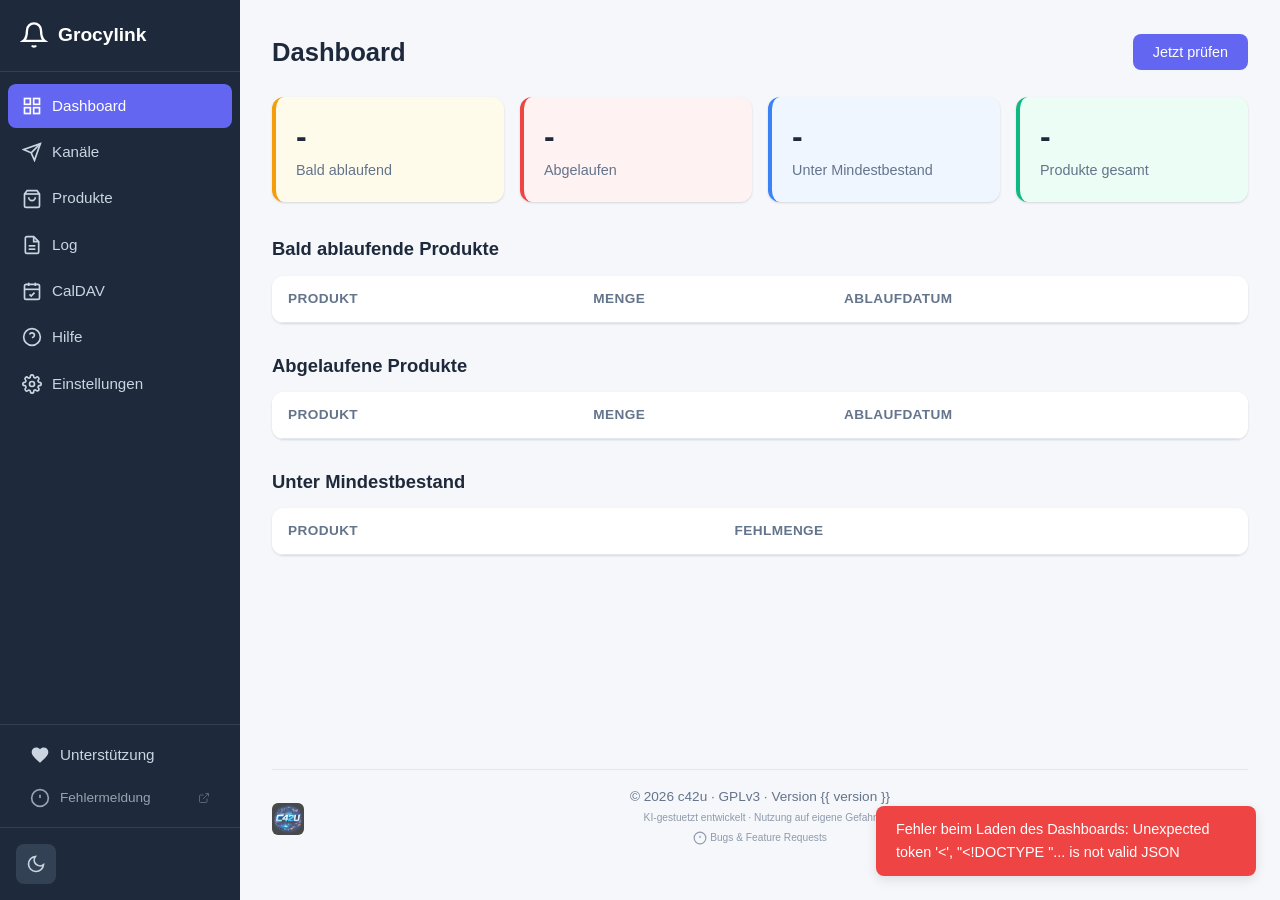
==== commit 459dafe7: "feat: notification repeat limit, CalDAV task sync fixes, version in footer (v1.0.4) - Add configurab" ====
--- a/templates/index.html
+++ b/templates/index.html
@@ -347,6 +347,16 @@
                             <input type="number" id="setInterval" min="1" max="168" value="6">
                         </div>
                         <div class="form-group">
+                            <label data-i18n="set.repeat_limit">Benachrichtigungswiederholung</label>
+                            <select id="setRepeatLimit">
+                                <option value="0" data-i18n="set.repeat_unlimited">Immer (bei jedem Check)</option>
+                                <option value="1" data-i18n="set.repeat_once">Einmalig</option>
+                                <option value="2">2×</option>
+                                <option value="3">3×</option>
+                                <option value="5">5×</option>
+                            </select>
+                        </div>
+                        <div class="form-group">
                             <label class="checkbox-label"><input type="checkbox" id="setNotifyExpiring" checked> <span data-i18n="set.notify_expiring">Benachrichtigung bei bald ablaufenden Produkten</span></label>
                         </div>
                         <div class="form-group">
@@ -1064,7 +1074,7 @@
                     </a>
                 </div>
                 <div class="footer-center">
-                    <span>&copy; 2026 c42u &middot; GPLv3</span>
+                    <span>&copy; 2026 c42u &middot; GPLv3 &middot; Version {{ version }}</span>
                     <span class="footer-disclaimer lang-de">KI-gestuetzt entwickelt &middot; Nutzung auf eigene Gefahr</span>
                     <span class="footer-disclaimer lang-en">AI-assisted development &middot; Use at your own risk</span>
                     <a href="https://github.com/c42u/grocylink/issues" target="_blank" rel="noopener" class="footer-feedback-link">
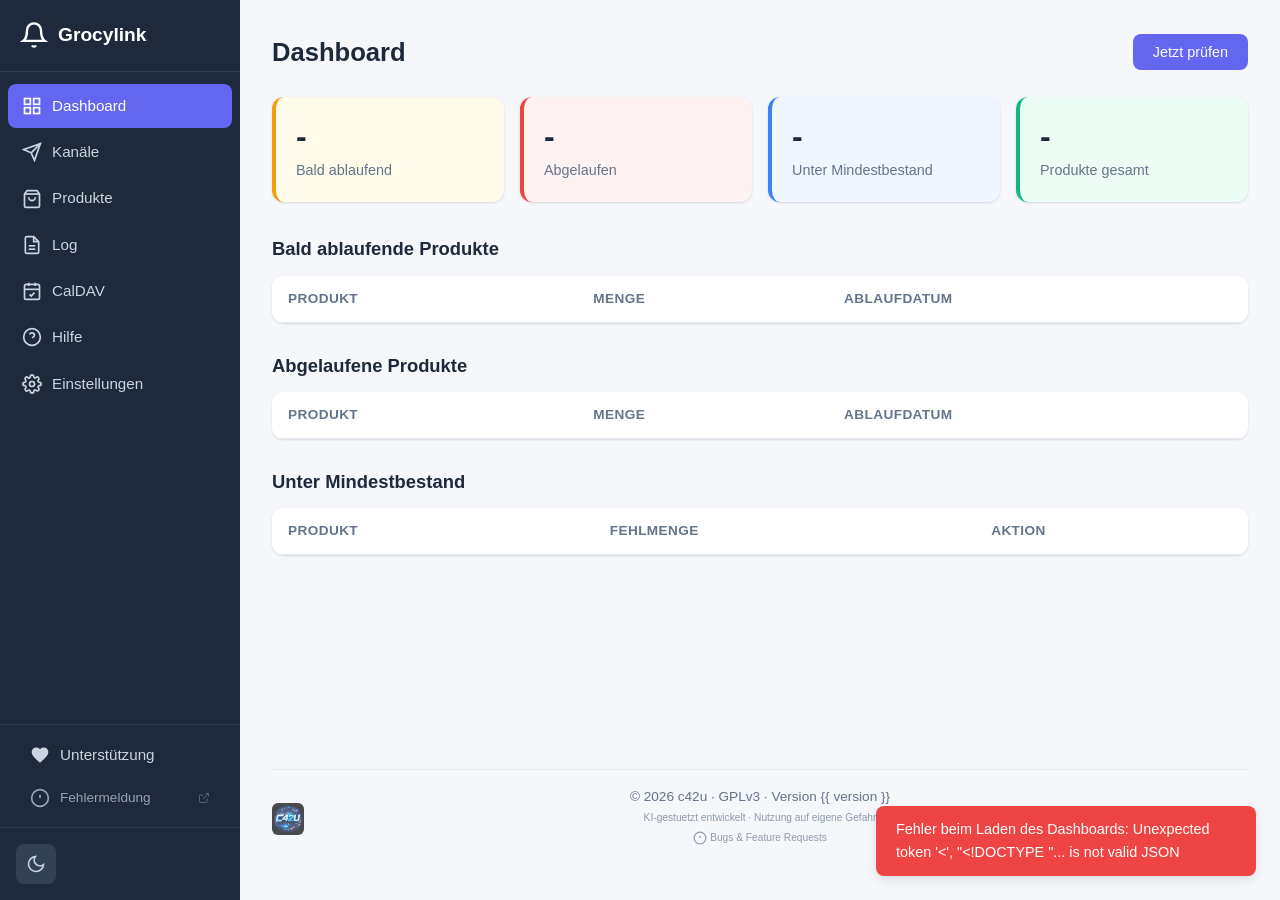
==== commit 42eb1d78: "feat: v1.0.5 – category/location filter, use-by date, stock add, multi-arch CI - "No notification" p" ====
--- a/templates/index.html
+++ b/templates/index.html
@@ -110,9 +110,33 @@
                     <h2 data-i18n="dash.missing_title">Unter Mindestbestand</h2>
                     <div class="table-wrap">
                         <table id="tableMissing">
-                            <thead><tr><th data-i18n="dash.th_product">Produkt</th><th data-i18n="dash.th_missing_amount">Fehlmenge</th></tr></thead>
+                            <thead><tr><th data-i18n="dash.th_product">Produkt</th><th data-i18n="dash.th_missing_amount">Fehlmenge</th><th data-i18n="dash.th_action">Aktion</th></tr></thead>
                             <tbody></tbody>
                         </table>
+                    </div>
+                </div>
+            </div>
+
+            <!-- Modal: Bestand hinzufügen -->
+            <div id="addStockModal" style="display:none;position:fixed;inset:0;z-index:1000;align-items:center;justify-content:center;background:rgba(0,0,0,.45)">
+                <div class="card" style="min-width:320px;max-width:420px;width:100%;margin:1rem">
+                    <h3 id="addStockTitle" style="margin-top:0"></h3>
+                    <input type="hidden" id="addStockProductId">
+                    <div class="form-group">
+                        <label data-i18n="dash.add_amount">Menge</label>
+                        <input type="number" id="addStockAmount" min="0.001" step="any" style="width:100%">
+                    </div>
+                    <div class="form-group">
+                        <label data-i18n="dash.add_best_before">MHD / Verbrauchsdatum (optional)</label>
+                        <input type="date" id="addStockBestBefore" style="width:100%">
+                    </div>
+                    <div class="form-group">
+                        <label data-i18n="dash.add_price">Preis (optional)</label>
+                        <input type="number" id="addStockPrice" min="0" step="any" style="width:100%">
+                    </div>
+                    <div style="display:flex;gap:.5rem;justify-content:flex-end;margin-top:1rem">
+                        <button class="btn btn-secondary" onclick="closeAddStockModal()" data-i18n="dash.add_cancel">Abbrechen</button>
+                        <button class="btn btn-primary" onclick="submitAddStock()" data-i18n="dash.add_confirm">Hinzufügen</button>
                     </div>
                 </div>
             </div>
@@ -365,6 +389,14 @@
                         <div class="form-group">
                             <label class="checkbox-label"><input type="checkbox" id="setNotifyMissing" checked> <span data-i18n="set.notify_missing">Benachrichtigung bei Mindestbestand-Unterschreitung</span></label>
                         </div>
+                        <div class="form-group">
+                            <label data-i18n="set.filter_groups">Kategorien benachrichtigen (leer = alle)</label>
+                            <div id="filterGroupsContainer" style="display:flex;flex-wrap:wrap;gap:.5rem .75rem;margin-top:.35rem"></div>
+                        </div>
+                        <div class="form-group">
+                            <label data-i18n="set.filter_locations">Lagerorte benachrichtigen (leer = alle)</label>
+                            <div id="filterLocationsContainer" style="display:flex;flex-wrap:wrap;gap:.5rem .75rem;margin-top:.35rem"></div>
+                        </div>
                     </div>
                     <div class="card">
                         <h3 class="lang-de">Haftungsausschluss</h3>
